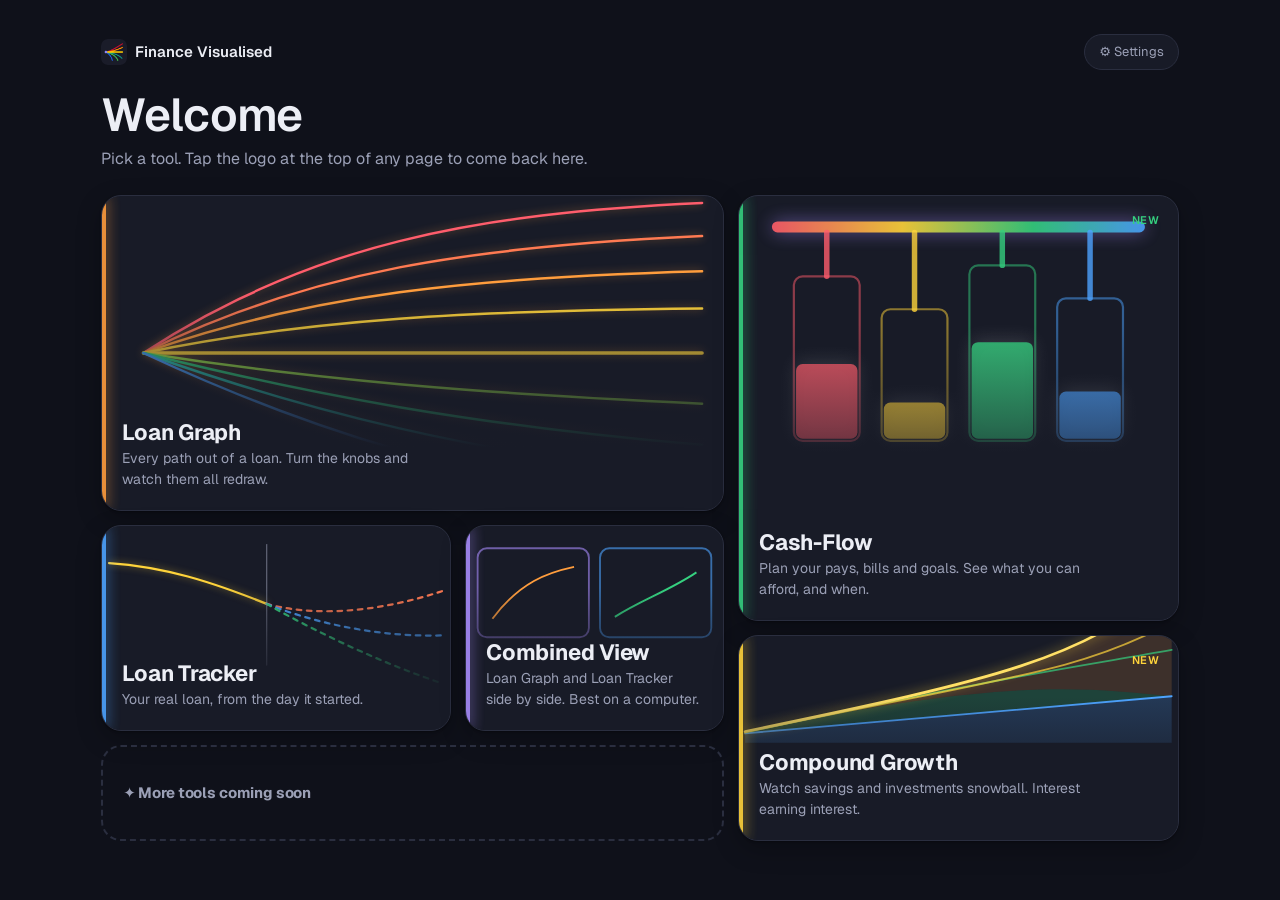
==== index.html @ e8bd7a7a "Add the Compound Growth tool: live snowball chart, account presets, maths self-checks; tile on home " ====
<!DOCTYPE html>
<html lang="en">
<head>
<meta charset="utf-8">
<meta name="viewport" content="width=device-width, initial-scale=1, viewport-fit=cover">
<meta name="theme-color" content="#0f111a" id="themeColor">
<meta name="apple-mobile-web-app-capable" content="yes">
<meta name="mobile-web-app-capable" content="yes">
<meta name="apple-mobile-web-app-status-bar-style" content="default">
<meta name="apple-mobile-web-app-title" content="Finance Vis">
<meta name="format-detection" content="telephone=no">
<link rel="manifest" href="manifest.webmanifest">
<link rel="icon" type="image/png" sizes="192x192" href="icons/icon-192.png">
<link rel="apple-touch-icon" href="icons/apple-touch-icon.png">
<script>
/* colour theme: Auto (follows the phone), Light or Dark. Shared by both pages, remembered in this browser. Runs before the page paints. */
(function(){var K='loanTheme',r=document.documentElement,v='dark';
 if(/[?&]embed=1/.test(location.search)){window.loanEmbed=true;r.classList.add('embed');r.dataset.device='desktop';addEventListener('message',function(e){if(e.source!==window.parent||e.origin!==location.origin)return;var d=e.data||{};if(d.loanTheme)window.loanTheme.set(d.loanTheme);if(d.loanSettings)window.loanTheme.refresh();if(d.loan==='reloadAll')location.reload();if(d.loan==='reload')location.reload();if(d.loan==='sendLoan'){var b=document.getElementById('toTracker');if(b)b.click()}})};if(window.loanEmbed)document.addEventListener('DOMContentLoaded',function(){var b=document.getElementById('toTracker');if(b)b.textContent='Send this loan to the Tracker →'})
 var KS='loanSettings.v1',sc='indigo';
 function cfg(){try{return JSON.parse(localStorage.getItem(KS))||{}}catch(e){return {}}}
 var REG={AU:['en-AU','$'],NZ:['en-NZ','$'],UK:['en-GB','£'],US:['en-US','$'],CA:['en-CA','$']},c0=cfg(),cc=REG[c0.country]?c0.country:'AU';
 window.loanRegion={country:cc,locale:REG[cc][0],sym:REG[cc][1],mdy:cc==='US'};
 function bar(){var m=document.getElementById('themeColor');if(m)m.content=getComputedStyle(r).getPropertyValue('--bg').trim()||'#f4f3f0'}
 function apply(){try{v=localStorage.getItem(K)||v}catch(e){}if(v==='light'||v==='dark')r.dataset.theme=v;else delete r.dataset.theme;sc=cfg().scheme||sc;if(sc!=='indigo')r.dataset.scheme=sc;else delete r.dataset.scheme;bar()}
 function fire(){window.dispatchEvent(new Event('themechange'))}
 apply();
 window.loanTheme={get:function(){return r.dataset.theme||'auto'},set:function(t){v=t;try{localStorage.setItem(K,t)}catch(e){};apply();fire()},setScheme:function(s){sc=s;var o=cfg();o.scheme=s;try{localStorage.setItem(KS,JSON.stringify(o))}catch(e){};apply();fire()},refresh:function(){apply();fire()},bar:bar};
 addEventListener('storage',function(e){if(e.key===K||e.key===KS)window.loanTheme.refresh()});
 document.addEventListener('DOMContentLoaded',bar);
 try{matchMedia('(prefers-color-scheme: dark)').addEventListener('change',function(){bar();fire()})}catch(e){}
})();
</script>
<title>Finance Visualised</title>
<link rel="preconnect" href="https://fonts.googleapis.com">
<link href="https://fonts.googleapis.com/css2?family=Geist:wght@400;500;600&display=swap" rel="stylesheet">
<style>
/* HOME: a bento grid of tool tiles. Each tile opens one tool, nothing else.
   To add a tool: copy one <a class="tile ..."> block in the grid below, give it a colour (--c) and a size class:
   s-hero (big), s-tall, s-wide, s-sq. The grid packs tiles of mixed sizes tightly ("dense"), so a new
   tile finds its own gap. Keep the "More tools coming soon" tile last. */
:root{color-scheme:light;--bg:#f4f3f0;--panel:#ffffff;--ink:#1a1c29;--mute:#5d6074;--line:#e3e1db;--acc:#4f46e5;--acc-ink:#ffffff;--soft:#efeefd;--shadow:0 1px 2px rgba(26,28,41,.06),0 6px 20px rgba(26,28,41,.06);--fade:var(--panel)}
@media (prefers-color-scheme:dark){:root:not([data-theme=light]){color-scheme:dark;--bg:#0f111a;--panel:#181b27;--ink:#eceef5;--mute:#9ba0b6;--line:#2a2e3f;--acc:#8f88ff;--acc-ink:#0f111a;--soft:#22224a;--shadow:0 1px 2px rgba(0,0,0,.3),0 8px 24px rgba(0,0,0,.25)}}
:root[data-theme=dark]{color-scheme:dark;--bg:#0f111a;--panel:#181b27;--ink:#eceef5;--mute:#9ba0b6;--line:#2a2e3f;--acc:#8f88ff;--acc-ink:#0f111a;--soft:#22224a;--shadow:0 1px 2px rgba(0,0,0,.3),0 8px 24px rgba(0,0,0,.25)}
*{box-sizing:border-box;min-width:0}
body{margin:0;background:var(--bg);color:var(--ink);font:16px/1.5 Geist,system-ui,sans-serif;overflow-x:clip}
.wrap{max-width:1180px;margin:0 auto;padding:max(clamp(16px,3vw,32px),env(safe-area-inset-top)) max(4vw,16px) calc(48px + env(safe-area-inset-bottom))}
.top{display:flex;align-items:center;justify-content:space-between;gap:12px;flex-wrap:wrap}
.brand{display:inline-flex;align-items:center;gap:8px;min-height:40px;color:var(--ink);font-weight:600;font-size:15px}
.brand img{width:26px;height:26px;border-radius:7px}
#setSw{display:inline-flex;align-items:center;min-height:36px;padding:0 14px;border:1px solid var(--line);background:var(--panel);color:var(--mute);border-radius:99px;font:inherit;font-size:13px;cursor:pointer}
#setSw:hover{color:var(--ink);border-color:var(--acc)}
h1{font-size:clamp(30px,4.5vw,46px);line-height:1.1;margin:18px 0 6px;font-weight:600;letter-spacing:-.02em}
.sub{color:var(--mute);margin:0 0 24px;max-width:62ch}
button:focus-visible,a:focus-visible{outline:2px solid var(--acc);outline-offset:3px}

/* the grid: 12 columns, short rows, tiles span different amounts so the edges never line up evenly */
.tiles{display:grid;grid-template-columns:repeat(12,minmax(0,1fr));grid-auto-rows:96px;grid-auto-flow:dense;gap:14px}
.tile{--c:var(--acc);position:relative;overflow:hidden;display:flex;flex-direction:column;justify-content:flex-end;gap:2px;padding:20px;border-radius:20px;background:var(--panel);border:1px solid var(--line);box-shadow:var(--shadow);color:var(--ink);text-decoration:none;transition:transform .18s ease,border-color .18s ease,box-shadow .18s ease}
.tile::before{content:"";position:absolute;left:0;top:0;bottom:0;width:4px;background:var(--c);box-shadow:0 0 14px var(--c);opacity:.9;z-index:2}
.tile::after{content:"";position:absolute;inset:0;background:linear-gradient(to top,var(--fade) 20%,transparent 70%);pointer-events:none}
.tile>*{position:relative;z-index:1}
.tile .art{position:absolute;inset:0;width:100%;height:100%;z-index:0;pointer-events:none}
a.tile:hover,a.tile:focus-visible{transform:translateY(-3px);border-color:var(--c);box-shadow:0 0 0 1px var(--c),0 14px 44px color-mix(in srgb,var(--c) 38%,transparent)}
a.tile:active{transform:translateY(-1px) scale(.99)}
.tile b{font-size:22px;line-height:1.2;letter-spacing:-.01em;z-index:2}
.tile .d{color:var(--mute);font-size:14px;max-width:36ch;z-index:2}
.tile em{position:absolute;top:16px;right:18px;z-index:2;font-style:normal;font-size:11px;font-weight:600;color:var(--c);text-transform:uppercase;letter-spacing:.06em}
.s-hero{grid-column:span 7;grid-row:span 3}
.s-tall{grid-column:span 5;grid-row:span 4}
.s-wide{grid-column:span 4;grid-row:span 2}
.s-sq{grid-column:span 3;grid-row:span 2}
.s-cg{grid-column:span 5;grid-row:span 2}
.soon{grid-column:span 7;grid-row:span 1;box-shadow:none;background:transparent;border:2px dashed var(--line);justify-content:center;color:var(--mute)}
.soon::before,.soon::after{display:none}
.soon b{font-size:15px;color:var(--mute)}
@media(max-width:760px){
 .tiles{grid-template-columns:repeat(2,minmax(0,1fr));grid-auto-rows:84px;gap:12px}
 .tile{padding:16px;border-radius:18px}
 .tile b{font-size:19px}.tile .d{font-size:13px}
 .s-hero{grid-column:span 2;grid-row:span 3}
 .s-tall{grid-column:span 1;grid-row:span 4}
 .s-wide,.s-sq{grid-column:span 1;grid-row:span 2}
 .s-cg{grid-column:span 2;grid-row:span 2}
 .soon{grid-column:span 2;grid-row:span 1}
 .s-sq::after,.s-wide::after,.s-tall::after{background:linear-gradient(to top,var(--fade) 42%,transparent 80%)}
}
@media (prefers-reduced-motion:reduce){.tile{transition:none}a.tile:hover,a.tile:focus-visible,a.tile:active{transform:none}}
</style>
<link rel="stylesheet" href="settings.css">
<script src="settings.js" defer></script>
</head>
<body>
<div class="wrap">
  <div class="top">
    <span class="brand"><img src="icons/icon-192.png" alt="" width="26" height="26"><span>Finance Visualised</span></span>
    <button id="setSw" type="button" title="Colours, layout and country" onclick="window.loanSettings&&loanSettings.open()">⚙ Settings</button>
  </div>
  <h1>Welcome</h1>
  <p class="sub">Pick a tool. Tap the logo at the top of any page to come back here.</p>

  <nav class="tiles" aria-label="Tools">
    <a class="tile s-hero" href="graph.html" style="--c:#ff9d3d">
      <svg class="art" viewBox="0 0 600 330" preserveAspectRatio="xMidYMid slice" aria-hidden="true" fill="none" stroke-width="2.4" stroke-linecap="round">
        <g style="filter:drop-shadow(0 0 4px rgba(255,157,61,.45))">
          <path d="M40 165 C200 60 360 30 580 20" stroke="#ff5d6c"/><path d="M40 165 C200 85 360 62 580 52" stroke="#ff7a52"/><path d="M40 165 C200 108 360 92 580 86" stroke="#ff9d3d"/>
          <path d="M40 165 C200 132 360 124 580 122" stroke="#ffd43b"/><path d="M40 165 C200 165 360 165 580 165" stroke="#ffd43b" stroke-width="3.4"/>
          <path d="M40 165 C200 190 360 204 580 214" stroke="#9be04a"/><path d="M40 165 C200 205 360 235 580 254" stroke="#35d07f"/><path d="M40 165 C200 222 360 262 580 286" stroke="#2fc9b6"/>
          <path d="M40 165 C200 240 360 290 580 318" stroke="#4da3ff"/>
        </g>
      </svg>
      <b>Loan Graph</b><span class="d">Every path out of a loan. Turn the knobs and watch them all redraw.</span>
    </a>
    <a class="tile s-tall" href="cashflow.html" style="--c:#35d07f">
      <svg class="art" viewBox="0 0 400 420" preserveAspectRatio="xMidYMid slice" aria-hidden="true" fill="none">
        <defs><linearGradient id="hp" x1="0" x2="1"><stop offset="0" stop-color="#ff5d6c"/><stop offset=".35" stop-color="#ffd43b"/><stop offset=".7" stop-color="#35d07f"/><stop offset="1" stop-color="#4da3ff"/></linearGradient></defs>
        <rect x="30" y="40" width="340" height="10" rx="5" fill="url(#hp)" opacity=".9" style="filter:drop-shadow(0 0 8px rgba(167,139,250,.6))"/>
        <g stroke-width="5" stroke-linecap="round" opacity=".8"><path d="M80 50V90" stroke="#ff5d6c"/><path d="M160 50V120" stroke="#ffd43b"/><path d="M240 50V80" stroke="#35d07f"/><path d="M320 50V110" stroke="#4da3ff"/></g>
        <g stroke-width="2"><rect x="50" y="90" width="60" height="150" rx="8" stroke="#ff5d6c" opacity=".5"/><rect x="130" y="120" width="60" height="120" rx="8" stroke="#ffd43b" opacity=".5"/><rect x="210" y="80" width="60" height="160" rx="8" stroke="#35d07f" opacity=".5"/><rect x="290" y="110" width="60" height="130" rx="8" stroke="#4da3ff" opacity=".5"/></g>
        <g style="filter:drop-shadow(0 -2px 8px rgba(255,255,255,.18))"><rect x="52" y="170" width="56" height="68" rx="6" fill="#ff5d6c" opacity=".85"/><rect x="132" y="205" width="56" height="33" rx="6" fill="#ffd43b" opacity=".85"/><rect x="212" y="150" width="56" height="88" rx="6" fill="#35d07f" opacity=".85"/><rect x="292" y="195" width="56" height="43" rx="6" fill="#4da3ff" opacity=".85"/></g>
      </svg>
      <em>New</em><b>Cash-Flow</b><span class="d">Plan your pays, bills and goals. See what you can afford, and when.</span>
    </a>
    <a class="tile s-wide" href="tracker.html" style="--c:#4da3ff">
      <svg class="art" viewBox="0 0 400 220" preserveAspectRatio="xMidYMid slice" aria-hidden="true" fill="none" stroke-width="2.4" stroke-linecap="round">
        <path d="M20 40 C80 44 130 60 190 84" stroke="#ffd43b" style="filter:drop-shadow(0 0 4px rgba(255,212,59,.5))"/>
        <g stroke-dasharray="5 6"><path d="M190 84 C250 100 320 90 380 70" stroke="#ff7a52"/><path d="M190 84 C250 108 320 120 380 118" stroke="#4da3ff"/><path d="M190 84 C250 118 320 150 380 170" stroke="#35d07f"/></g>
        <path d="M190 20V150" stroke="#a2a7bd" stroke-width="1.4" opacity=".5"/>
      </svg>
      <b>Loan Tracker</b><span class="d">Your real loan, from the day it started.</span>
    </a>
    <a class="tile s-sq" href="desktop.html" style="--c:#a78bfa">
      <svg class="art" viewBox="0 0 300 220" preserveAspectRatio="xMidYMid slice" aria-hidden="true" fill="none" stroke-width="2">
        <rect x="24" y="24" width="120" height="96" rx="10" stroke="#a78bfa" opacity=".6"/><rect x="156" y="24" width="120" height="96" rx="10" stroke="#4da3ff" opacity=".6"/>
        <path d="M40 100 C70 60 100 50 128 44" stroke="#ff9d3d"/><path d="M172 98 C200 80 230 70 260 50" stroke="#35d07f"/>
      </svg>
      <b>Combined View</b><span class="d">Loan Graph and Loan Tracker side by side. Best on a computer.</span>
    </a>
    <a class="tile s-cg" href="compound.html" style="--c:#ffd43b">
      <svg class="art" viewBox="0 0 500 220" preserveAspectRatio="xMidYMid slice" aria-hidden="true" fill="none"><g transform="translate(0,-85)">
        <path d="M20 200 L480 200 L480 150 L20 190Z" fill="#4da3ff" opacity=".22"/>
        <path d="M20 190 L480 150 C380 140 300 130 20 188Z" fill="#35d07f" opacity=".22"/>
        <path d="M20 188 C300 130 380 110 480 30 L480 150 C380 140 300 130 20 188Z" fill="#ff9d3d" opacity=".16"/>
        <g stroke-width="2" stroke-linecap="round"><path d="M20 190 L480 150" stroke="#4da3ff"/><path d="M20 189 C300 128 380 118 480 100" stroke="#35d07f" opacity=".7"/><path d="M20 189 C300 129 380 125 480 70" stroke="#ffd43b" opacity=".7"/></g>
        <path d="M20 188 C300 130 380 110 480 30" stroke="#ffe066" stroke-width="3" stroke-linecap="round" style="filter:drop-shadow(0 0 6px rgba(255,212,59,.7))"/></g>
      </svg>
      <em>New</em><b>Compound Growth</b><span class="d">Watch savings and investments snowball. Interest earning interest.</span>
    </a>
    <div class="tile soon"><b>✦ More tools coming soon</b></div>
  </nav>
</div>
<script>
/* layout: chosen in Settings, otherwise detected from the screen */
(function(){var r=document.documentElement,d=null;try{d=localStorage.getItem('loanDevice')}catch(e){}r.dataset.device=d||((matchMedia('(pointer:coarse)').matches&&Math.min(screen.width,screen.height)<760)?'phone':'desktop')})();
if('serviceWorker' in navigator&&location.protocol==='https:')window.addEventListener('load',()=>navigator.serviceWorker.register('sw.js').catch(()=>{}));
</script>
</body>
</html>
---- settings.css ----
/* Settings panel and colour schemes, shared by index.html, tracker.html and desktop.html.
   A scheme only changes the accent (buttons, highlights, selected options).
   The loan curves keep their own colours so the graph always reads the same. */

/* ---- colour schemes (Indigo is the default, defined in each page) ---- */
:root[data-scheme=ocean]{--acc:#0e7490;--acc-ink:#ffffff;--soft:#e3f3f6}
:root[data-scheme=forest]{--acc:#2f7d4f;--acc-ink:#ffffff;--soft:#e5f2e9}
:root[data-scheme=sunset]{--acc:#c2410c;--acc-ink:#ffffff;--soft:#fdeee6}
:root[data-scheme=graphite]{--acc:#1a1c29;--acc-ink:#ffffff;--soft:#ecebe8}
@media (prefers-color-scheme:dark){
  :root[data-scheme=ocean]:not([data-theme=light]){--acc:#4fc3dc;--acc-ink:#0f111a;--soft:#12303a}
  :root[data-scheme=forest]:not([data-theme=light]){--acc:#5fcf8e;--acc-ink:#0f111a;--soft:#15301f}
  :root[data-scheme=sunset]:not([data-theme=light]){--acc:#ff9466;--acc-ink:#0f111a;--soft:#3a2016}
  :root[data-scheme=graphite]:not([data-theme=light]){--acc:#eceef5;--acc-ink:#0f111a;--soft:#262a3a}
}
:root[data-scheme=ocean][data-theme=dark]{--acc:#4fc3dc;--acc-ink:#0f111a;--soft:#12303a}
:root[data-scheme=forest][data-theme=dark]{--acc:#5fcf8e;--acc-ink:#0f111a;--soft:#15301f}
:root[data-scheme=sunset][data-theme=dark]{--acc:#ff9466;--acc-ink:#0f111a;--soft:#3a2016}
:root[data-scheme=graphite][data-theme=dark]{--acc:#eceef5;--acc-ink:#0f111a;--soft:#262a3a}

/* ---- the panel ---- */
.set-ov{position:fixed;inset:0;z-index:100;background:rgba(10,12,20,.45);display:grid;place-items:center;padding:20px;animation:setFade .15s ease-out}
.set-ov[hidden]{display:none}
.set{width:min(460px,100%);max-height:min(720px,calc(100vh - 40px));overflow:auto;background:var(--panel);color:var(--ink);border-radius:18px;box-shadow:0 20px 60px rgba(0,0,0,.35);font:15px/1.5 Geist,system-ui,sans-serif;overscroll-behavior:contain}
.set>header{position:sticky;top:0;z-index:1;display:flex;align-items:center;justify-content:space-between;padding:16px 18px 12px;background:var(--panel);border-bottom:1px solid var(--line)}
.set>header h2{margin:0;font-size:20px;font-weight:600;letter-spacing:-.01em;color:var(--ink)}
.set-x{width:40px;height:40px;border:0;border-radius:50%;background:var(--bg);color:var(--ink);font:inherit;font-size:16px;cursor:pointer}
.set-x:hover{background:var(--soft)}
.set section{padding:14px 18px;border-bottom:1px solid var(--line);display:grid;gap:8px}
.set section[hidden]{display:none}
.set h3{margin:0 0 2px;font-size:12px;font-weight:600;letter-spacing:.06em;text-transform:uppercase;color:var(--mute)}
.set-lab{font-size:13px;font-weight:500;color:var(--mute);margin-top:4px}
.set-hint{margin:0;font-size:13px;color:var(--mute)}
.set-seg{display:flex;background:var(--bg);border-radius:10px;padding:3px;gap:3px}
.set-seg button{flex:1;min-height:42px;border:0;border-radius:8px;background:none;color:var(--ink);font:inherit;font-size:14px;cursor:pointer}
.set-seg button.on{background:var(--acc);color:var(--acc-ink);font-weight:600}
.set-sw{display:grid;grid-template-columns:repeat(3,minmax(0,1fr));gap:8px}
.set-sw button{display:grid;justify-items:center;gap:6px;padding:10px 4px 8px;border:2px solid var(--line);border-radius:12px;background:var(--panel);color:var(--ink);font:inherit;font-size:12.5px;cursor:pointer}
.set-sw button i{width:30px;height:30px;border-radius:50%;box-shadow:inset 0 0 0 1px rgba(0,0,0,.12)}
.set-sw button.on{border-color:var(--acc);background:var(--soft);font-weight:600}
.set-link{display:inline-flex;align-items:center;min-height:42px;color:var(--acc);font-weight:500;text-decoration:none}
.set-link:hover{text-decoration:underline}
.set-reset{min-height:42px;padding:0 14px;border:1px solid var(--line);border-radius:10px;background:none;color:var(--ink);font:inherit;font-size:14px;cursor:pointer;justify-self:start}
.set-reset:hover{border-color:var(--bad,#d1342f);color:var(--bad,#d1342f)}
.set footer{padding:12px 18px 16px}
.set button:focus-visible,.set a:focus-visible{outline:2px solid var(--acc);outline-offset:2px}
@keyframes setFade{from{opacity:0}}
/* phone: a sheet that slides up from the bottom */
html[data-device=phone] .set-ov{place-items:end stretch;padding:0}
html[data-device=phone] .set{width:100%;max-height:88vh;border-radius:20px 20px 0 0;padding-bottom:env(safe-area-inset-bottom);animation:setUp .2s ease-out}
html[data-device=phone] .set-sw{grid-template-columns:repeat(3,minmax(0,1fr))}
@keyframes setUp{from{transform:translateY(40px);opacity:.4}}
@media (prefers-reduced-motion:reduce){.set-ov,.set{animation:none!important}}
/* the Settings button in the top corner */
#topSw #setSw,#setSw.pill{font-weight:500}

/* data section */
.set-row{display:flex;flex-wrap:wrap;gap:8px}
.set-btn{flex:1 1 auto;min-height:44px;padding:0 14px;border:1px solid var(--line);border-radius:10px;background:var(--panel);color:var(--ink);font:inherit;font-size:14px;font-weight:500;cursor:pointer}
.set-btn:hover{border-color:var(--acc)}
.set-btn.pri{background:var(--acc);border-color:var(--acc);color:var(--acc-ink);font-weight:600}
.set-stat{margin:0;font-size:13.5px;color:var(--ink);padding:9px 12px;background:var(--bg);border-radius:10px}
.set-stat.warn{background:color-mix(in srgb,#f59e0b 16%,var(--panel));}
.set-stat.flash{background:var(--soft)}
.set-confirm{display:grid;gap:8px;padding:12px;border:2px solid var(--acc);border-radius:12px;background:var(--soft);font-size:14px}
.set-confirm span{color:var(--mute);font-size:13px}
.set-reset.armed{border-color:var(--bad,#d1342f);background:var(--bad,#d1342f);color:#fff}
#setSw.due{position:relative}
#setSw.due::after{content:"";position:absolute;top:3px;right:3px;width:9px;height:9px;border-radius:50%;background:#f59e0b;box-shadow:0 0 0 2px var(--panel)}
.set [hidden]{display:none!important}
html[data-device=phone] .set-cty button{flex:1 1 45%!important}

/* "How to save your progress" explainer */
.how section{position:relative;padding-left:58px}
.how section:first-of-type,.how section:last-of-type{padding-left:18px}
.how .how-n{position:absolute;left:18px;top:14px;width:28px;height:28px;border-radius:50%;background:var(--acc);color:var(--acc-ink);display:grid;place-items:center;font-weight:600;font-size:14px}
.how h4{margin:3px 0 0;font-size:16px;font-weight:600;color:var(--ink)}
.how h4 em{font-style:normal;font-size:11px;font-weight:600;text-transform:uppercase;letter-spacing:.06em;color:var(--acc);margin-left:6px;vertical-align:2px}
.how p{margin:0;font-size:14.5px;line-height:1.5}
.how ul{margin:0;padding-left:18px;font-size:14.5px;display:grid;gap:4px}
/* the section on the Tracker page */
.saveCard{display:flex;flex-wrap:wrap;align-items:center;gap:12px 18px;margin:0 0 18px;padding:16px 18px;background:var(--panel);border-radius:14px;box-shadow:var(--shadow);border-left:4px solid var(--acc)}
.saveCard .txt{flex:1 1 300px}
.saveCard h2{margin:0 0 2px;font-size:17px;font-weight:600;color:var(--ink);text-transform:none;letter-spacing:-.01em}
.saveCard p{margin:0;font-size:14px;color:var(--mute)}
.saveCard .acts{display:flex;flex-wrap:wrap;gap:8px}
.saveCard button{min-height:44px;padding:0 16px;border-radius:10px;font:inherit;font-size:15px;font-weight:600;cursor:pointer;border:1px solid var(--acc)}
.saveCard .b1{background:var(--acc);color:var(--acc-ink)}
.saveCard .b2{background:var(--panel);color:var(--acc)}
html[data-device=phone] .saveCard{margin:0 0 12px;padding:14px}
html[data-device=phone] .saveCard{display:grid}html[data-device=phone] .saveCard .acts{display:grid;grid-template-columns:1fr 1fr}html[data-device=phone] .saveCard button{padding:0 8px}

/* look picker on the Welcome screen */
.wl{margin:18px auto 0;max-width:620px;padding:14px;border-radius:16px;background:var(--panel);border:1px solid var(--line);text-align:left;display:grid;gap:10px}
.wl-t{font-size:14px;font-weight:600;color:var(--ink)}.wl-t span{font-weight:400;color:var(--mute);font-size:13px}
.wl-row{display:flex;flex-wrap:wrap;gap:10px 14px;align-items:center}
.wl-mode{flex:1 1 260px}
.wl-mode button{min-height:40px}
.wl-sw{display:flex;gap:8px;flex:none}
#welcome .wl-sw button{position:static;display:grid;place-items:center;width:40px;height:40px;padding:0;border-radius:50%;border:2px solid transparent;background:none;cursor:pointer}
#welcome .wl-sw button i{width:28px;height:28px;border-radius:50%;box-shadow:inset 0 0 0 1px rgba(0,0,0,.15)}
#welcome .wl-sw button.on{border-color:var(--ink)}
#welcome .wl-mode button{position:static;display:block;padding:0;border:0;border-radius:8px;text-align:center;background:none;color:var(--ink);font-size:14px}
#welcome .wl-mode button.on{background:var(--acc);color:var(--acc-ink);font-weight:600}
@media(max-width:520px){.wl-sw{flex:1 1 100%;justify-content:space-between}}

/* v0.7: the save reminder is one line */
.saveCard.slim{display:flex;flex-wrap:wrap;align-items:center;gap:6px 14px;padding:10px 16px;margin:0 0 18px;border-left-width:4px}
.saveCard.slim p{margin:0;font-size:14px;color:var(--ink);flex:1 1 260px}
.saveCard.slim .acts{display:flex;gap:6px}
.saveCard.slim button{min-height:36px;padding:0 12px;font-size:14px}
.saveCard.slim .b2{border:0;background:none;color:var(--acc);text-decoration:underline;padding:0 4px}
html[data-device=phone] .saveCard.slim{display:flex;padding:10px 12px}html[data-device=phone] .saveCard.slim .acts{display:flex}

/* Layout dropdown (phone or computer) */
.set-sel{display:block;width:100%;min-height:44px;margin:6px 0 2px;padding:0 12px;border:1px solid var(--line);border-radius:10px;background:var(--panel);color:var(--ink);font:inherit;font-size:15px;cursor:pointer}
.set-sel:focus-visible{outline:2px solid var(--acc);outline-offset:2px}
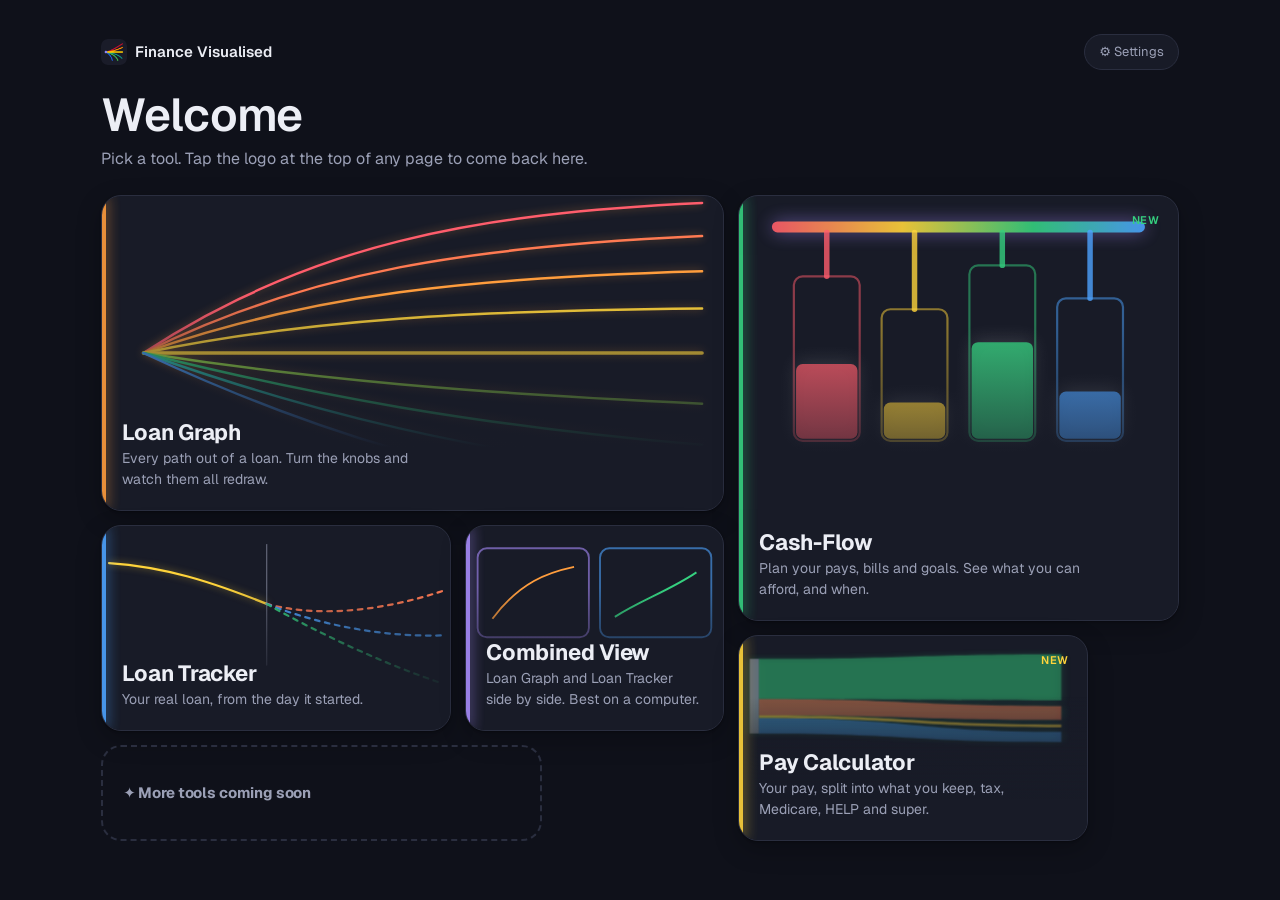
==== commit 3bf63bc0: "Add the Pay Calculator: Australian take-home pay with a live splitting picture Gross pay (hourly to " ====
--- a/index.html
+++ b/index.html
@@ -69,8 +69,7 @@
 .s-tall{grid-column:span 5;grid-row:span 4}
 .s-wide{grid-column:span 4;grid-row:span 2}
 .s-sq{grid-column:span 3;grid-row:span 2}
-.s-cg{grid-column:span 5;grid-row:span 2}
-.soon{grid-column:span 7;grid-row:span 1;box-shadow:none;background:transparent;border:2px dashed var(--line);justify-content:center;color:var(--mute)}
+.soon{grid-column:span 5;grid-row:span 1;box-shadow:none;background:transparent;border:2px dashed var(--line);justify-content:center;color:var(--mute)}
 .soon::before,.soon::after{display:none}
 .soon b{font-size:15px;color:var(--mute)}
 @media(max-width:760px){
@@ -80,7 +79,6 @@
  .s-hero{grid-column:span 2;grid-row:span 3}
  .s-tall{grid-column:span 1;grid-row:span 4}
  .s-wide,.s-sq{grid-column:span 1;grid-row:span 2}
- .s-cg{grid-column:span 2;grid-row:span 2}
  .soon{grid-column:span 2;grid-row:span 1}
  .s-sq::after,.s-wide::after,.s-tall::after{background:linear-gradient(to top,var(--fade) 42%,transparent 80%)}
 }
@@ -135,15 +133,13 @@
       </svg>
       <b>Combined View</b><span class="d">Loan Graph and Loan Tracker side by side. Best on a computer.</span>
     </a>
-    <a class="tile s-cg" href="compound.html" style="--c:#ffd43b">
-      <svg class="art" viewBox="0 0 500 220" preserveAspectRatio="xMidYMid slice" aria-hidden="true" fill="none"><g transform="translate(0,-85)">
-        <path d="M20 200 L480 200 L480 150 L20 190Z" fill="#4da3ff" opacity=".22"/>
-        <path d="M20 190 L480 150 C380 140 300 130 20 188Z" fill="#35d07f" opacity=".22"/>
-        <path d="M20 188 C300 130 380 110 480 30 L480 150 C380 140 300 130 20 188Z" fill="#ff9d3d" opacity=".16"/>
-        <g stroke-width="2" stroke-linecap="round"><path d="M20 190 L480 150" stroke="#4da3ff"/><path d="M20 189 C300 128 380 118 480 100" stroke="#35d07f" opacity=".7"/><path d="M20 189 C300 129 380 125 480 70" stroke="#ffd43b" opacity=".7"/></g>
-        <path d="M20 188 C300 130 380 110 480 30" stroke="#ffe066" stroke-width="3" stroke-linecap="round" style="filter:drop-shadow(0 0 6px rgba(255,212,59,.7))"/></g>
+    <a class="tile s-wide" href="pay.html" style="--c:#ffd43b">
+      <svg class="art" viewBox="0 0 400 220" preserveAspectRatio="xMidYMid slice" aria-hidden="true">
+        <g transform="translate(0 6) scale(1 .62)" opacity=".75" style="filter:drop-shadow(0 0 6px rgba(53,208,127,.45))"><path d="M24 30h10v130H24z" fill="#a2a7bd" opacity=".7"/>
+        <path d="M34 30C200 30 200 22 360 22v80C200 102 200 100 34 100z" fill="#35d07f" opacity=".55"/><path d="M34 100C200 100 200 112 360 112v24C200 136 200 128 34 128z" fill="#ff7a52" opacity=".6"/>
+        <path d="M34 128C200 128 200 144 360 144v5C200 149 200 133 34 133z" fill="#ffd43b" opacity=".7"/><path d="M34 133C200 133 200 157 360 157v18C200 175 200 160 34 160z" fill="#4da3ff" opacity=".55"/></g>
       </svg>
-      <em>New</em><b>Compound Growth</b><span class="d">Watch savings and investments snowball. Interest earning interest.</span>
+      <em>New</em><b>Pay Calculator</b><span class="d">Your pay, split into what you keep, tax, Medicare, HELP and super.</span>
     </a>
     <div class="tile soon"><b>✦ More tools coming soon</b></div>
   </nav>
--- a/settings.css
+++ b/settings.css
@@ -7,16 +7,28 @@
 :root[data-scheme=forest]{--acc:#2f7d4f;--acc-ink:#ffffff;--soft:#e5f2e9}
 :root[data-scheme=sunset]{--acc:#c2410c;--acc-ink:#ffffff;--soft:#fdeee6}
 :root[data-scheme=graphite]{--acc:#1a1c29;--acc-ink:#ffffff;--soft:#ecebe8}
+:root[data-scheme=crimson]{--acc:#b91c1c;--acc-ink:#ffffff;--soft:#fde8e8}
+:root[data-scheme=amber]{--acc:#985a05;--acc-ink:#ffffff;--soft:#fbf1dc}
+:root[data-scheme=rose]{--acc:#be185d;--acc-ink:#ffffff;--soft:#fce7f1}
+:root[data-scheme=violet]{--acc:#7e22ce;--acc-ink:#ffffff;--soft:#f1e7fd}
 @media (prefers-color-scheme:dark){
   :root[data-scheme=ocean]:not([data-theme=light]){--acc:#4fc3dc;--acc-ink:#0f111a;--soft:#12303a}
   :root[data-scheme=forest]:not([data-theme=light]){--acc:#5fcf8e;--acc-ink:#0f111a;--soft:#15301f}
   :root[data-scheme=sunset]:not([data-theme=light]){--acc:#ff9466;--acc-ink:#0f111a;--soft:#3a2016}
   :root[data-scheme=graphite]:not([data-theme=light]){--acc:#eceef5;--acc-ink:#0f111a;--soft:#262a3a}
+  :root[data-scheme=crimson]:not([data-theme=light]){--acc:#ff7a7a;--acc-ink:#0f111a;--soft:#3a1719}
+  :root[data-scheme=amber]:not([data-theme=light]){--acc:#f5b83d;--acc-ink:#0f111a;--soft:#33280f}
+  :root[data-scheme=rose]:not([data-theme=light]){--acc:#ff80b5;--acc-ink:#0f111a;--soft:#3a1628}
+  :root[data-scheme=violet]:not([data-theme=light]){--acc:#c18cff;--acc-ink:#0f111a;--soft:#2a1a40}
 }
 :root[data-scheme=ocean][data-theme=dark]{--acc:#4fc3dc;--acc-ink:#0f111a;--soft:#12303a}
 :root[data-scheme=forest][data-theme=dark]{--acc:#5fcf8e;--acc-ink:#0f111a;--soft:#15301f}
 :root[data-scheme=sunset][data-theme=dark]{--acc:#ff9466;--acc-ink:#0f111a;--soft:#3a2016}
 :root[data-scheme=graphite][data-theme=dark]{--acc:#eceef5;--acc-ink:#0f111a;--soft:#262a3a}
+:root[data-scheme=crimson][data-theme=dark]{--acc:#ff7a7a;--acc-ink:#0f111a;--soft:#3a1719}
+:root[data-scheme=amber][data-theme=dark]{--acc:#f5b83d;--acc-ink:#0f111a;--soft:#33280f}
+:root[data-scheme=rose][data-theme=dark]{--acc:#ff80b5;--acc-ink:#0f111a;--soft:#3a1628}
+:root[data-scheme=violet][data-theme=dark]{--acc:#c18cff;--acc-ink:#0f111a;--soft:#2a1a40}
 
 /* ---- the panel ---- */
 .set-ov{position:fixed;inset:0;z-index:100;background:rgba(10,12,20,.45);display:grid;place-items:center;padding:20px;animation:setFade .15s ease-out}
@@ -111,7 +123,3 @@
 .saveCard.slim button{min-height:36px;padding:0 12px;font-size:14px}
 .saveCard.slim .b2{border:0;background:none;color:var(--acc);text-decoration:underline;padding:0 4px}
 html[data-device=phone] .saveCard.slim{display:flex;padding:10px 12px}html[data-device=phone] .saveCard.slim .acts{display:flex}
-
-/* Layout dropdown (phone or computer) */
-.set-sel{display:block;width:100%;min-height:44px;margin:6px 0 2px;padding:0 12px;border:1px solid var(--line);border-radius:10px;background:var(--panel);color:var(--ink);font:inherit;font-size:15px;cursor:pointer}
-.set-sel:focus-visible{outline:2px solid var(--acc);outline-offset:2px}
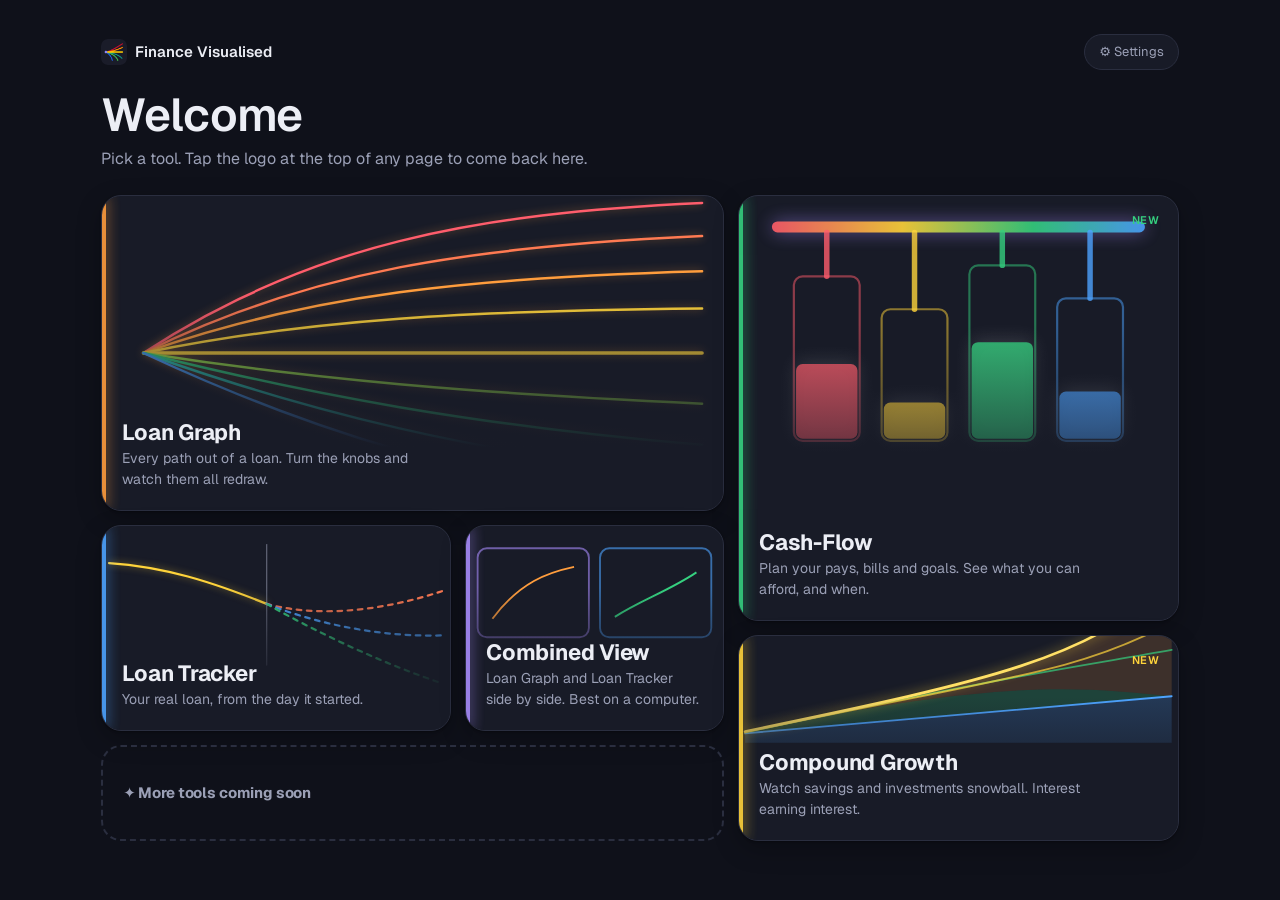
==== commit aefe0fc0: "Merge pull request #7 from WildCard6t/claude/project-thread-sfsgb3 Compound Growth tool: watch savin" ====
--- a/index.html
+++ b/index.html
@@ -69,7 +69,8 @@
 .s-tall{grid-column:span 5;grid-row:span 4}
 .s-wide{grid-column:span 4;grid-row:span 2}
 .s-sq{grid-column:span 3;grid-row:span 2}
-.soon{grid-column:span 5;grid-row:span 1;box-shadow:none;background:transparent;border:2px dashed var(--line);justify-content:center;color:var(--mute)}
+.s-cg{grid-column:span 5;grid-row:span 2}
+.soon{grid-column:span 7;grid-row:span 1;box-shadow:none;background:transparent;border:2px dashed var(--line);justify-content:center;color:var(--mute)}
 .soon::before,.soon::after{display:none}
 .soon b{font-size:15px;color:var(--mute)}
 @media(max-width:760px){
@@ -79,6 +80,7 @@
  .s-hero{grid-column:span 2;grid-row:span 3}
  .s-tall{grid-column:span 1;grid-row:span 4}
  .s-wide,.s-sq{grid-column:span 1;grid-row:span 2}
+ .s-cg{grid-column:span 2;grid-row:span 2}
  .soon{grid-column:span 2;grid-row:span 1}
  .s-sq::after,.s-wide::after,.s-tall::after{background:linear-gradient(to top,var(--fade) 42%,transparent 80%)}
 }
@@ -133,13 +135,15 @@
       </svg>
       <b>Combined View</b><span class="d">Loan Graph and Loan Tracker side by side. Best on a computer.</span>
     </a>
-    <a class="tile s-wide" href="pay.html" style="--c:#ffd43b">
-      <svg class="art" viewBox="0 0 400 220" preserveAspectRatio="xMidYMid slice" aria-hidden="true">
-        <g transform="translate(0 6) scale(1 .62)" opacity=".75" style="filter:drop-shadow(0 0 6px rgba(53,208,127,.45))"><path d="M24 30h10v130H24z" fill="#a2a7bd" opacity=".7"/>
-        <path d="M34 30C200 30 200 22 360 22v80C200 102 200 100 34 100z" fill="#35d07f" opacity=".55"/><path d="M34 100C200 100 200 112 360 112v24C200 136 200 128 34 128z" fill="#ff7a52" opacity=".6"/>
-        <path d="M34 128C200 128 200 144 360 144v5C200 149 200 133 34 133z" fill="#ffd43b" opacity=".7"/><path d="M34 133C200 133 200 157 360 157v18C200 175 200 160 34 160z" fill="#4da3ff" opacity=".55"/></g>
+    <a class="tile s-cg" href="compound.html" style="--c:#ffd43b">
+      <svg class="art" viewBox="0 0 500 220" preserveAspectRatio="xMidYMid slice" aria-hidden="true" fill="none"><g transform="translate(0,-85)">
+        <path d="M20 200 L480 200 L480 150 L20 190Z" fill="#4da3ff" opacity=".22"/>
+        <path d="M20 190 L480 150 C380 140 300 130 20 188Z" fill="#35d07f" opacity=".22"/>
+        <path d="M20 188 C300 130 380 110 480 30 L480 150 C380 140 300 130 20 188Z" fill="#ff9d3d" opacity=".16"/>
+        <g stroke-width="2" stroke-linecap="round"><path d="M20 190 L480 150" stroke="#4da3ff"/><path d="M20 189 C300 128 380 118 480 100" stroke="#35d07f" opacity=".7"/><path d="M20 189 C300 129 380 125 480 70" stroke="#ffd43b" opacity=".7"/></g>
+        <path d="M20 188 C300 130 380 110 480 30" stroke="#ffe066" stroke-width="3" stroke-linecap="round" style="filter:drop-shadow(0 0 6px rgba(255,212,59,.7))"/></g>
       </svg>
-      <em>New</em><b>Pay Calculator</b><span class="d">Your pay, split into what you keep, tax, Medicare, HELP and super.</span>
+      <em>New</em><b>Compound Growth</b><span class="d">Watch savings and investments snowball. Interest earning interest.</span>
     </a>
     <div class="tile soon"><b>✦ More tools coming soon</b></div>
   </nav>
--- a/settings.css
+++ b/settings.css
@@ -7,28 +7,16 @@
 :root[data-scheme=forest]{--acc:#2f7d4f;--acc-ink:#ffffff;--soft:#e5f2e9}
 :root[data-scheme=sunset]{--acc:#c2410c;--acc-ink:#ffffff;--soft:#fdeee6}
 :root[data-scheme=graphite]{--acc:#1a1c29;--acc-ink:#ffffff;--soft:#ecebe8}
-:root[data-scheme=crimson]{--acc:#b91c1c;--acc-ink:#ffffff;--soft:#fde8e8}
-:root[data-scheme=amber]{--acc:#985a05;--acc-ink:#ffffff;--soft:#fbf1dc}
-:root[data-scheme=rose]{--acc:#be185d;--acc-ink:#ffffff;--soft:#fce7f1}
-:root[data-scheme=violet]{--acc:#7e22ce;--acc-ink:#ffffff;--soft:#f1e7fd}
 @media (prefers-color-scheme:dark){
   :root[data-scheme=ocean]:not([data-theme=light]){--acc:#4fc3dc;--acc-ink:#0f111a;--soft:#12303a}
   :root[data-scheme=forest]:not([data-theme=light]){--acc:#5fcf8e;--acc-ink:#0f111a;--soft:#15301f}
   :root[data-scheme=sunset]:not([data-theme=light]){--acc:#ff9466;--acc-ink:#0f111a;--soft:#3a2016}
   :root[data-scheme=graphite]:not([data-theme=light]){--acc:#eceef5;--acc-ink:#0f111a;--soft:#262a3a}
-  :root[data-scheme=crimson]:not([data-theme=light]){--acc:#ff7a7a;--acc-ink:#0f111a;--soft:#3a1719}
-  :root[data-scheme=amber]:not([data-theme=light]){--acc:#f5b83d;--acc-ink:#0f111a;--soft:#33280f}
-  :root[data-scheme=rose]:not([data-theme=light]){--acc:#ff80b5;--acc-ink:#0f111a;--soft:#3a1628}
-  :root[data-scheme=violet]:not([data-theme=light]){--acc:#c18cff;--acc-ink:#0f111a;--soft:#2a1a40}
 }
 :root[data-scheme=ocean][data-theme=dark]{--acc:#4fc3dc;--acc-ink:#0f111a;--soft:#12303a}
 :root[data-scheme=forest][data-theme=dark]{--acc:#5fcf8e;--acc-ink:#0f111a;--soft:#15301f}
 :root[data-scheme=sunset][data-theme=dark]{--acc:#ff9466;--acc-ink:#0f111a;--soft:#3a2016}
 :root[data-scheme=graphite][data-theme=dark]{--acc:#eceef5;--acc-ink:#0f111a;--soft:#262a3a}
-:root[data-scheme=crimson][data-theme=dark]{--acc:#ff7a7a;--acc-ink:#0f111a;--soft:#3a1719}
-:root[data-scheme=amber][data-theme=dark]{--acc:#f5b83d;--acc-ink:#0f111a;--soft:#33280f}
-:root[data-scheme=rose][data-theme=dark]{--acc:#ff80b5;--acc-ink:#0f111a;--soft:#3a1628}
-:root[data-scheme=violet][data-theme=dark]{--acc:#c18cff;--acc-ink:#0f111a;--soft:#2a1a40}
 
 /* ---- the panel ---- */
 .set-ov{position:fixed;inset:0;z-index:100;background:rgba(10,12,20,.45);display:grid;place-items:center;padding:20px;animation:setFade .15s ease-out}
@@ -123,3 +111,7 @@
 .saveCard.slim button{min-height:36px;padding:0 12px;font-size:14px}
 .saveCard.slim .b2{border:0;background:none;color:var(--acc);text-decoration:underline;padding:0 4px}
 html[data-device=phone] .saveCard.slim{display:flex;padding:10px 12px}html[data-device=phone] .saveCard.slim .acts{display:flex}
+
+/* Layout dropdown (phone or computer) */
+.set-sel{display:block;width:100%;min-height:44px;margin:6px 0 2px;padding:0 12px;border:1px solid var(--line);border-radius:10px;background:var(--panel);color:var(--ink);font:inherit;font-size:15px;cursor:pointer}
+.set-sel:focus-visible{outline:2px solid var(--acc);outline-offset:2px}
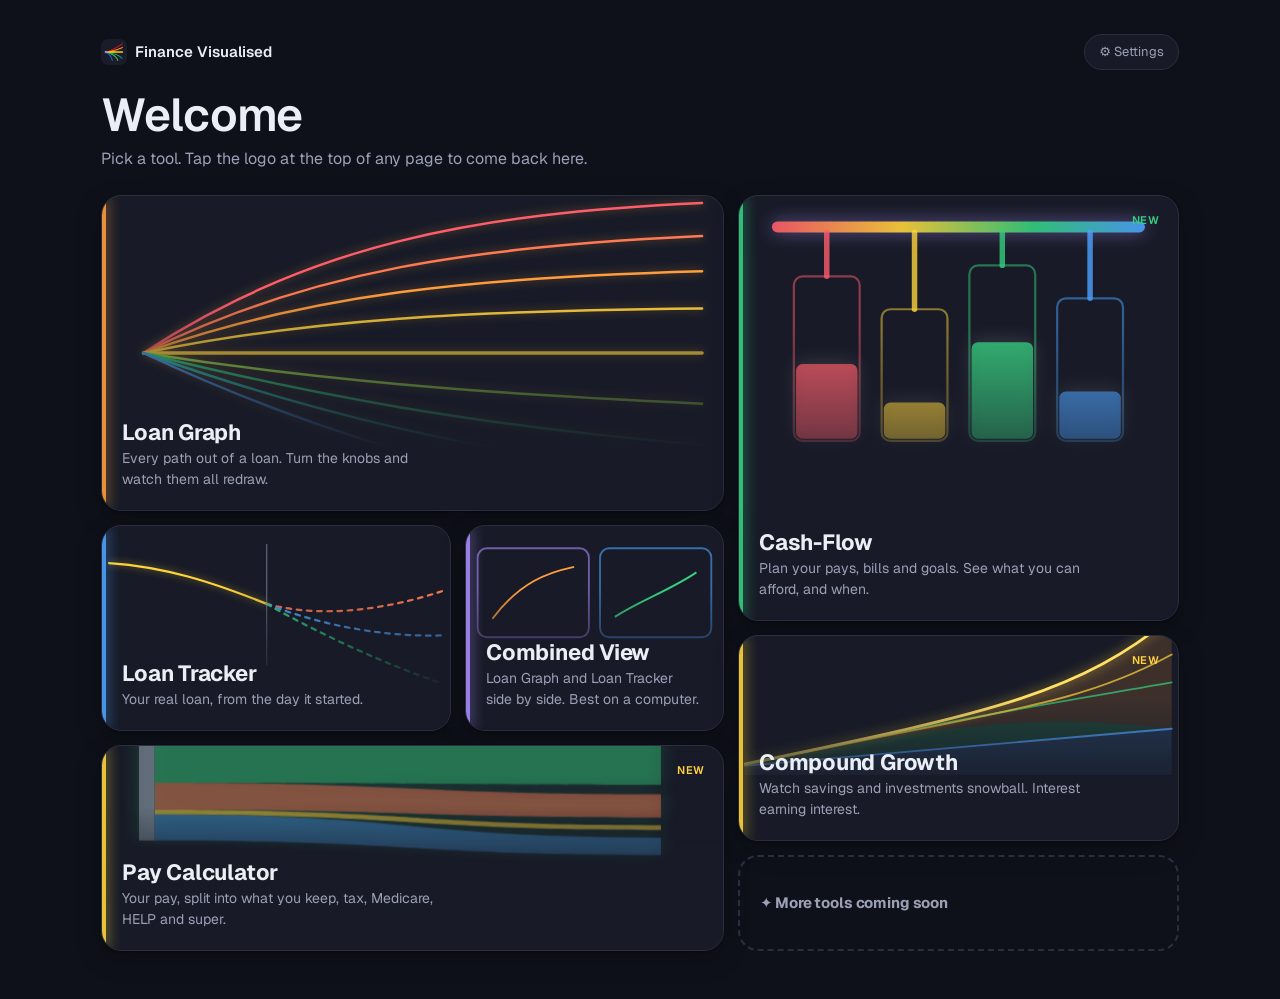
==== commit ba0c6d0c: "Merge live branch into Pay Calculator: keep both Compound Growth and Pay Calculator tiles Co-Authore" ====
--- a/index.html
+++ b/index.html
@@ -70,7 +70,8 @@
 .s-wide{grid-column:span 4;grid-row:span 2}
 .s-sq{grid-column:span 3;grid-row:span 2}
 .s-cg{grid-column:span 5;grid-row:span 2}
-.soon{grid-column:span 7;grid-row:span 1;box-shadow:none;background:transparent;border:2px dashed var(--line);justify-content:center;color:var(--mute)}
+.s-pay{grid-column:span 7;grid-row:span 2}
+.soon{grid-column:span 5;grid-row:span 1;box-shadow:none;background:transparent;border:2px dashed var(--line);justify-content:center;color:var(--mute)}
 .soon::before,.soon::after{display:none}
 .soon b{font-size:15px;color:var(--mute)}
 @media(max-width:760px){
@@ -80,7 +81,7 @@
  .s-hero{grid-column:span 2;grid-row:span 3}
  .s-tall{grid-column:span 1;grid-row:span 4}
  .s-wide,.s-sq{grid-column:span 1;grid-row:span 2}
- .s-cg{grid-column:span 2;grid-row:span 2}
+ .s-cg,.s-pay{grid-column:span 2;grid-row:span 2}
  .soon{grid-column:span 2;grid-row:span 1}
  .s-sq::after,.s-wide::after,.s-tall::after{background:linear-gradient(to top,var(--fade) 42%,transparent 80%)}
 }
@@ -136,7 +137,7 @@
       <b>Combined View</b><span class="d">Loan Graph and Loan Tracker side by side. Best on a computer.</span>
     </a>
     <a class="tile s-cg" href="compound.html" style="--c:#ffd43b">
-      <svg class="art" viewBox="0 0 500 220" preserveAspectRatio="xMidYMid slice" aria-hidden="true" fill="none"><g transform="translate(0,-85)">
+      <svg class="art" viewBox="0 0 500 220" preserveAspectRatio="xMidYMid slice" aria-hidden="true" fill="none"><g transform="translate(0,-50)">
         <path d="M20 200 L480 200 L480 150 L20 190Z" fill="#4da3ff" opacity=".22"/>
         <path d="M20 190 L480 150 C380 140 300 130 20 188Z" fill="#35d07f" opacity=".22"/>
         <path d="M20 188 C300 130 380 110 480 30 L480 150 C380 140 300 130 20 188Z" fill="#ff9d3d" opacity=".16"/>
@@ -144,6 +145,14 @@
         <path d="M20 188 C300 130 380 110 480 30" stroke="#ffe066" stroke-width="3" stroke-linecap="round" style="filter:drop-shadow(0 0 6px rgba(255,212,59,.7))"/></g>
       </svg>
       <em>New</em><b>Compound Growth</b><span class="d">Watch savings and investments snowball. Interest earning interest.</span>
+    </a>
+    <a class="tile s-pay" href="pay.html" style="--c:#ffd43b">
+      <svg class="art" viewBox="0 0 400 220" preserveAspectRatio="xMidYMid slice" aria-hidden="true">
+        <g transform="translate(0 6) scale(1 .62)" opacity=".75" style="filter:drop-shadow(0 0 6px rgba(53,208,127,.45))"><path d="M24 30h10v130H24z" fill="#a2a7bd" opacity=".7"/>
+        <path d="M34 30C200 30 200 22 360 22v80C200 102 200 100 34 100z" fill="#35d07f" opacity=".55"/><path d="M34 100C200 100 200 112 360 112v24C200 136 200 128 34 128z" fill="#ff7a52" opacity=".6"/>
+        <path d="M34 128C200 128 200 144 360 144v5C200 149 200 133 34 133z" fill="#ffd43b" opacity=".7"/><path d="M34 133C200 133 200 157 360 157v18C200 175 200 160 34 160z" fill="#4da3ff" opacity=".55"/></g>
+      </svg>
+      <em>New</em><b>Pay Calculator</b><span class="d">Your pay, split into what you keep, tax, Medicare, HELP and super.</span>
     </a>
     <div class="tile soon"><b>✦ More tools coming soon</b></div>
   </nav>
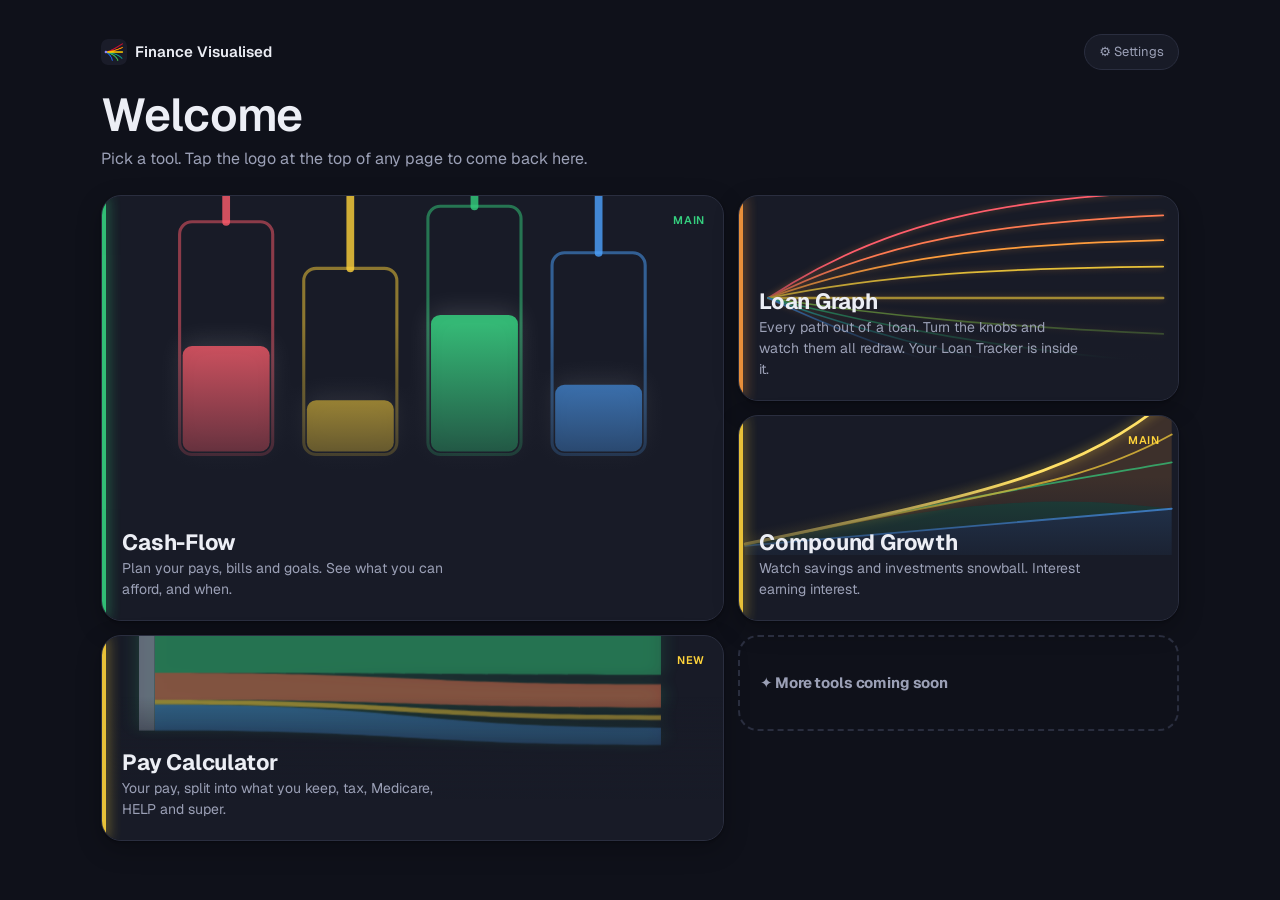
==== commit 6354957b: "Home: Cash-Flow as the big main tile; Tracker moves into the Loan Graph - Home page: Cash-Flow is th" ====
--- a/index.html
+++ b/index.html
@@ -36,7 +36,7 @@
 <style>
 /* HOME: a bento grid of tool tiles. Each tile opens one tool, nothing else.
    To add a tool: copy one <a class="tile ..."> block in the grid below, give it a colour (--c) and a size class:
-   s-hero (big), s-tall, s-wide, s-sq. The grid packs tiles of mixed sizes tightly ("dense"), so a new
+   s-hero (the biggest, for the main tool), s-main, s-pay. The grid packs tiles of mixed sizes tightly ("dense"), so a new
    tile finds its own gap. Keep the "More tools coming soon" tile last. */
 :root{color-scheme:light;--bg:#f4f3f0;--panel:#ffffff;--ink:#1a1c29;--mute:#5d6074;--line:#e3e1db;--acc:#4f46e5;--acc-ink:#ffffff;--soft:#efeefd;--shadow:0 1px 2px rgba(26,28,41,.06),0 6px 20px rgba(26,28,41,.06);--fade:var(--panel)}
 @media (prefers-color-scheme:dark){:root:not([data-theme=light]){color-scheme:dark;--bg:#0f111a;--panel:#181b27;--ink:#eceef5;--mute:#9ba0b6;--line:#2a2e3f;--acc:#8f88ff;--acc-ink:#0f111a;--soft:#22224a;--shadow:0 1px 2px rgba(0,0,0,.3),0 8px 24px rgba(0,0,0,.25)}}
@@ -65,11 +65,8 @@
 .tile b{font-size:22px;line-height:1.2;letter-spacing:-.01em;z-index:2}
 .tile .d{color:var(--mute);font-size:14px;max-width:36ch;z-index:2}
 .tile em{position:absolute;top:16px;right:18px;z-index:2;font-style:normal;font-size:11px;font-weight:600;color:var(--c);text-transform:uppercase;letter-spacing:.06em}
-.s-hero{grid-column:span 7;grid-row:span 3}
-.s-tall{grid-column:span 5;grid-row:span 4}
-.s-wide{grid-column:span 4;grid-row:span 2}
-.s-sq{grid-column:span 3;grid-row:span 2}
-.s-cg{grid-column:span 5;grid-row:span 2}
+.s-hero{grid-column:span 7;grid-row:span 4}
+.s-main{grid-column:span 5;grid-row:span 2}
 .s-pay{grid-column:span 7;grid-row:span 2}
 .soon{grid-column:span 5;grid-row:span 1;box-shadow:none;background:transparent;border:2px dashed var(--line);justify-content:center;color:var(--mute)}
 .soon::before,.soon::after{display:none}
@@ -78,12 +75,11 @@
  .tiles{grid-template-columns:repeat(2,minmax(0,1fr));grid-auto-rows:84px;gap:12px}
  .tile{padding:16px;border-radius:18px}
  .tile b{font-size:19px}.tile .d{font-size:13px}
- .s-hero{grid-column:span 2;grid-row:span 3}
- .s-tall{grid-column:span 1;grid-row:span 4}
- .s-wide,.s-sq{grid-column:span 1;grid-row:span 2}
- .s-cg,.s-pay{grid-column:span 2;grid-row:span 2}
+ .s-hero{grid-column:span 2;grid-row:span 4}
+ .s-main{grid-column:span 1;grid-row:span 2}
+ .s-pay{grid-column:span 2;grid-row:span 2}
  .soon{grid-column:span 2;grid-row:span 1}
- .s-sq::after,.s-wide::after,.s-tall::after{background:linear-gradient(to top,var(--fade) 42%,transparent 80%)}
+ .s-main::after{background:linear-gradient(to top,var(--fade) 42%,transparent 80%)}
 }
 @media (prefers-reduced-motion:reduce){.tile{transition:none}a.tile:hover,a.tile:focus-visible,a.tile:active{transform:none}}
 </style>
@@ -100,7 +96,17 @@
   <p class="sub">Pick a tool. Tap the logo at the top of any page to come back here.</p>
 
   <nav class="tiles" aria-label="Tools">
-    <a class="tile s-hero" href="graph.html" style="--c:#ff9d3d">
+    <a class="tile s-hero" href="cashflow.html" style="--c:#35d07f">
+      <svg class="art" viewBox="0 0 400 420" preserveAspectRatio="xMidYMid slice" aria-hidden="true" fill="none">
+        <defs><linearGradient id="hp" x1="0" x2="1"><stop offset="0" stop-color="#ff5d6c"/><stop offset=".35" stop-color="#ffd43b"/><stop offset=".7" stop-color="#35d07f"/><stop offset="1" stop-color="#4da3ff"/></linearGradient></defs>
+        <rect x="30" y="40" width="340" height="10" rx="5" fill="url(#hp)" opacity=".9" style="filter:drop-shadow(0 0 8px rgba(167,139,250,.6))"/>
+        <g stroke-width="5" stroke-linecap="round" opacity=".8"><path d="M80 50V90" stroke="#ff5d6c"/><path d="M160 50V120" stroke="#ffd43b"/><path d="M240 50V80" stroke="#35d07f"/><path d="M320 50V110" stroke="#4da3ff"/></g>
+        <g stroke-width="2"><rect x="50" y="90" width="60" height="150" rx="8" stroke="#ff5d6c" opacity=".5"/><rect x="130" y="120" width="60" height="120" rx="8" stroke="#ffd43b" opacity=".5"/><rect x="210" y="80" width="60" height="160" rx="8" stroke="#35d07f" opacity=".5"/><rect x="290" y="110" width="60" height="130" rx="8" stroke="#4da3ff" opacity=".5"/></g>
+        <g style="filter:drop-shadow(0 -2px 8px rgba(255,255,255,.18))"><rect x="52" y="170" width="56" height="68" rx="6" fill="#ff5d6c" opacity=".85"/><rect x="132" y="205" width="56" height="33" rx="6" fill="#ffd43b" opacity=".85"/><rect x="212" y="150" width="56" height="88" rx="6" fill="#35d07f" opacity=".85"/><rect x="292" y="195" width="56" height="43" rx="6" fill="#4da3ff" opacity=".85"/></g>
+      </svg>
+      <em>Main</em><b>Cash-Flow</b><span class="d">Plan your pays, bills and goals. See what you can afford, and when.</span>
+    </a>
+    <a class="tile s-main" href="graph.html" style="--c:#ff9d3d">
       <svg class="art" viewBox="0 0 600 330" preserveAspectRatio="xMidYMid slice" aria-hidden="true" fill="none" stroke-width="2.4" stroke-linecap="round">
         <g style="filter:drop-shadow(0 0 4px rgba(255,157,61,.45))">
           <path d="M40 165 C200 60 360 30 580 20" stroke="#ff5d6c"/><path d="M40 165 C200 85 360 62 580 52" stroke="#ff7a52"/><path d="M40 165 C200 108 360 92 580 86" stroke="#ff9d3d"/>
@@ -109,34 +115,9 @@
           <path d="M40 165 C200 240 360 290 580 318" stroke="#4da3ff"/>
         </g>
       </svg>
-      <b>Loan Graph</b><span class="d">Every path out of a loan. Turn the knobs and watch them all redraw.</span>
+      <b>Loan Graph</b><span class="d">Every path out of a loan. Turn the knobs and watch them all redraw. Your Loan Tracker is inside it.</span>
     </a>
-    <a class="tile s-tall" href="cashflow.html" style="--c:#35d07f">
-      <svg class="art" viewBox="0 0 400 420" preserveAspectRatio="xMidYMid slice" aria-hidden="true" fill="none">
-        <defs><linearGradient id="hp" x1="0" x2="1"><stop offset="0" stop-color="#ff5d6c"/><stop offset=".35" stop-color="#ffd43b"/><stop offset=".7" stop-color="#35d07f"/><stop offset="1" stop-color="#4da3ff"/></linearGradient></defs>
-        <rect x="30" y="40" width="340" height="10" rx="5" fill="url(#hp)" opacity=".9" style="filter:drop-shadow(0 0 8px rgba(167,139,250,.6))"/>
-        <g stroke-width="5" stroke-linecap="round" opacity=".8"><path d="M80 50V90" stroke="#ff5d6c"/><path d="M160 50V120" stroke="#ffd43b"/><path d="M240 50V80" stroke="#35d07f"/><path d="M320 50V110" stroke="#4da3ff"/></g>
-        <g stroke-width="2"><rect x="50" y="90" width="60" height="150" rx="8" stroke="#ff5d6c" opacity=".5"/><rect x="130" y="120" width="60" height="120" rx="8" stroke="#ffd43b" opacity=".5"/><rect x="210" y="80" width="60" height="160" rx="8" stroke="#35d07f" opacity=".5"/><rect x="290" y="110" width="60" height="130" rx="8" stroke="#4da3ff" opacity=".5"/></g>
-        <g style="filter:drop-shadow(0 -2px 8px rgba(255,255,255,.18))"><rect x="52" y="170" width="56" height="68" rx="6" fill="#ff5d6c" opacity=".85"/><rect x="132" y="205" width="56" height="33" rx="6" fill="#ffd43b" opacity=".85"/><rect x="212" y="150" width="56" height="88" rx="6" fill="#35d07f" opacity=".85"/><rect x="292" y="195" width="56" height="43" rx="6" fill="#4da3ff" opacity=".85"/></g>
-      </svg>
-      <em>New</em><b>Cash-Flow</b><span class="d">Plan your pays, bills and goals. See what you can afford, and when.</span>
-    </a>
-    <a class="tile s-wide" href="tracker.html" style="--c:#4da3ff">
-      <svg class="art" viewBox="0 0 400 220" preserveAspectRatio="xMidYMid slice" aria-hidden="true" fill="none" stroke-width="2.4" stroke-linecap="round">
-        <path d="M20 40 C80 44 130 60 190 84" stroke="#ffd43b" style="filter:drop-shadow(0 0 4px rgba(255,212,59,.5))"/>
-        <g stroke-dasharray="5 6"><path d="M190 84 C250 100 320 90 380 70" stroke="#ff7a52"/><path d="M190 84 C250 108 320 120 380 118" stroke="#4da3ff"/><path d="M190 84 C250 118 320 150 380 170" stroke="#35d07f"/></g>
-        <path d="M190 20V150" stroke="#a2a7bd" stroke-width="1.4" opacity=".5"/>
-      </svg>
-      <b>Loan Tracker</b><span class="d">Your real loan, from the day it started.</span>
-    </a>
-    <a class="tile s-sq" href="desktop.html" style="--c:#a78bfa">
-      <svg class="art" viewBox="0 0 300 220" preserveAspectRatio="xMidYMid slice" aria-hidden="true" fill="none" stroke-width="2">
-        <rect x="24" y="24" width="120" height="96" rx="10" stroke="#a78bfa" opacity=".6"/><rect x="156" y="24" width="120" height="96" rx="10" stroke="#4da3ff" opacity=".6"/>
-        <path d="M40 100 C70 60 100 50 128 44" stroke="#ff9d3d"/><path d="M172 98 C200 80 230 70 260 50" stroke="#35d07f"/>
-      </svg>
-      <b>Combined View</b><span class="d">Loan Graph and Loan Tracker side by side. Best on a computer.</span>
-    </a>
-    <a class="tile s-cg" href="compound.html" style="--c:#ffd43b">
+    <a class="tile s-main" href="compound.html" style="--c:#ffd43b">
       <svg class="art" viewBox="0 0 500 220" preserveAspectRatio="xMidYMid slice" aria-hidden="true" fill="none"><g transform="translate(0,-50)">
         <path d="M20 200 L480 200 L480 150 L20 190Z" fill="#4da3ff" opacity=".22"/>
         <path d="M20 190 L480 150 C380 140 300 130 20 188Z" fill="#35d07f" opacity=".22"/>
@@ -144,7 +125,7 @@
         <g stroke-width="2" stroke-linecap="round"><path d="M20 190 L480 150" stroke="#4da3ff"/><path d="M20 189 C300 128 380 118 480 100" stroke="#35d07f" opacity=".7"/><path d="M20 189 C300 129 380 125 480 70" stroke="#ffd43b" opacity=".7"/></g>
         <path d="M20 188 C300 130 380 110 480 30" stroke="#ffe066" stroke-width="3" stroke-linecap="round" style="filter:drop-shadow(0 0 6px rgba(255,212,59,.7))"/></g>
       </svg>
-      <em>New</em><b>Compound Growth</b><span class="d">Watch savings and investments snowball. Interest earning interest.</span>
+      <em>Main</em><b>Compound Growth</b><span class="d">Watch savings and investments snowball. Interest earning interest.</span>
     </a>
     <a class="tile s-pay" href="pay.html" style="--c:#ffd43b">
       <svg class="art" viewBox="0 0 400 220" preserveAspectRatio="xMidYMid slice" aria-hidden="true">
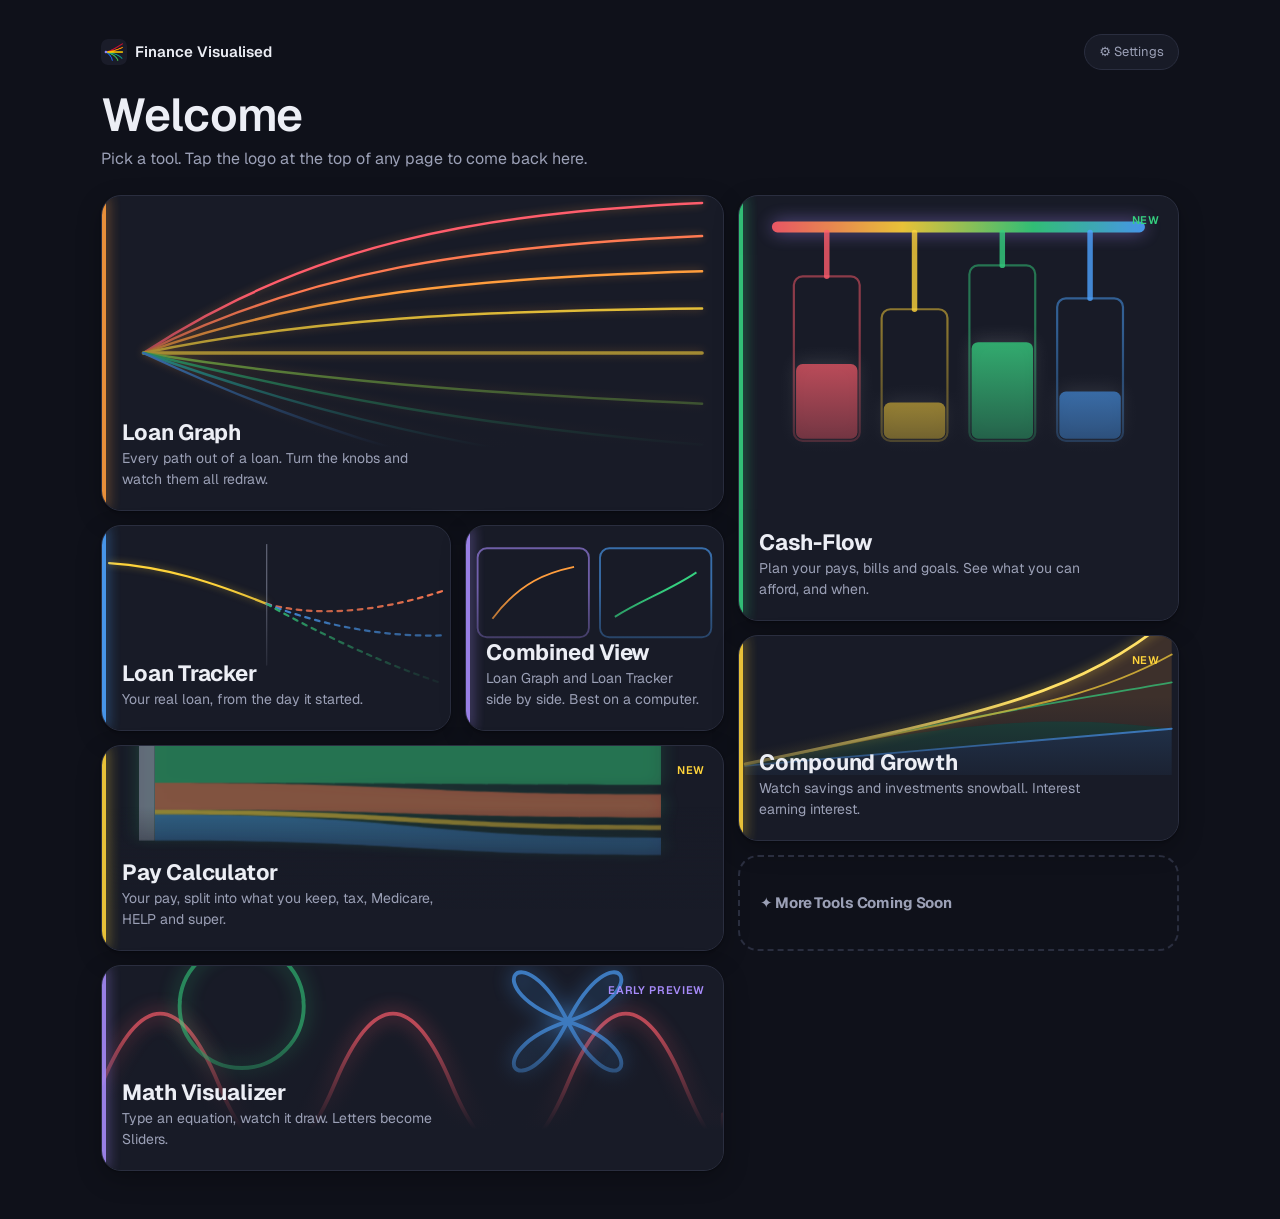
==== commit 67cc382b: "Add Math Visualizer (Early Preview): type maths or LaTeX, live graph with Sliders Plain Maths and La" ====
--- a/index.html
+++ b/index.html
@@ -36,7 +36,7 @@
 <style>
 /* HOME: a bento grid of tool tiles. Each tile opens one tool, nothing else.
    To add a tool: copy one <a class="tile ..."> block in the grid below, give it a colour (--c) and a size class:
-   s-hero (the biggest, for the main tool), s-main, s-pay. The grid packs tiles of mixed sizes tightly ("dense"), so a new
+   s-hero (big), s-tall, s-wide, s-sq. The grid packs tiles of mixed sizes tightly ("dense"), so a new
    tile finds its own gap. Keep the "More tools coming soon" tile last. */
 :root{color-scheme:light;--bg:#f4f3f0;--panel:#ffffff;--ink:#1a1c29;--mute:#5d6074;--line:#e3e1db;--acc:#4f46e5;--acc-ink:#ffffff;--soft:#efeefd;--shadow:0 1px 2px rgba(26,28,41,.06),0 6px 20px rgba(26,28,41,.06);--fade:var(--panel)}
 @media (prefers-color-scheme:dark){:root:not([data-theme=light]){color-scheme:dark;--bg:#0f111a;--panel:#181b27;--ink:#eceef5;--mute:#9ba0b6;--line:#2a2e3f;--acc:#8f88ff;--acc-ink:#0f111a;--soft:#22224a;--shadow:0 1px 2px rgba(0,0,0,.3),0 8px 24px rgba(0,0,0,.25)}}
@@ -65,9 +65,13 @@
 .tile b{font-size:22px;line-height:1.2;letter-spacing:-.01em;z-index:2}
 .tile .d{color:var(--mute);font-size:14px;max-width:36ch;z-index:2}
 .tile em{position:absolute;top:16px;right:18px;z-index:2;font-style:normal;font-size:11px;font-weight:600;color:var(--c);text-transform:uppercase;letter-spacing:.06em}
-.s-hero{grid-column:span 7;grid-row:span 4}
-.s-main{grid-column:span 5;grid-row:span 2}
+.s-hero{grid-column:span 7;grid-row:span 3}
+.s-tall{grid-column:span 5;grid-row:span 4}
+.s-wide{grid-column:span 4;grid-row:span 2}
+.s-sq{grid-column:span 3;grid-row:span 2}
+.s-cg{grid-column:span 5;grid-row:span 2}
 .s-pay{grid-column:span 7;grid-row:span 2}
+.s-mv{grid-column:span 7;grid-row:span 2}
 .soon{grid-column:span 5;grid-row:span 1;box-shadow:none;background:transparent;border:2px dashed var(--line);justify-content:center;color:var(--mute)}
 .soon::before,.soon::after{display:none}
 .soon b{font-size:15px;color:var(--mute)}
@@ -75,11 +79,12 @@
  .tiles{grid-template-columns:repeat(2,minmax(0,1fr));grid-auto-rows:84px;gap:12px}
  .tile{padding:16px;border-radius:18px}
  .tile b{font-size:19px}.tile .d{font-size:13px}
- .s-hero{grid-column:span 2;grid-row:span 4}
- .s-main{grid-column:span 1;grid-row:span 2}
- .s-pay{grid-column:span 2;grid-row:span 2}
+ .s-hero{grid-column:span 2;grid-row:span 3}
+ .s-tall{grid-column:span 1;grid-row:span 4}
+ .s-wide,.s-sq{grid-column:span 1;grid-row:span 2}
+ .s-cg,.s-pay,.s-mv{grid-column:span 2;grid-row:span 2}
  .soon{grid-column:span 2;grid-row:span 1}
- .s-main::after{background:linear-gradient(to top,var(--fade) 42%,transparent 80%)}
+ .s-sq::after,.s-wide::after,.s-tall::after{background:linear-gradient(to top,var(--fade) 42%,transparent 80%)}
 }
 @media (prefers-reduced-motion:reduce){.tile{transition:none}a.tile:hover,a.tile:focus-visible,a.tile:active{transform:none}}
 </style>
@@ -96,17 +101,7 @@
   <p class="sub">Pick a tool. Tap the logo at the top of any page to come back here.</p>
 
   <nav class="tiles" aria-label="Tools">
-    <a class="tile s-hero" href="cashflow.html" style="--c:#35d07f">
-      <svg class="art" viewBox="0 0 400 420" preserveAspectRatio="xMidYMid slice" aria-hidden="true" fill="none">
-        <defs><linearGradient id="hp" x1="0" x2="1"><stop offset="0" stop-color="#ff5d6c"/><stop offset=".35" stop-color="#ffd43b"/><stop offset=".7" stop-color="#35d07f"/><stop offset="1" stop-color="#4da3ff"/></linearGradient></defs>
-        <rect x="30" y="40" width="340" height="10" rx="5" fill="url(#hp)" opacity=".9" style="filter:drop-shadow(0 0 8px rgba(167,139,250,.6))"/>
-        <g stroke-width="5" stroke-linecap="round" opacity=".8"><path d="M80 50V90" stroke="#ff5d6c"/><path d="M160 50V120" stroke="#ffd43b"/><path d="M240 50V80" stroke="#35d07f"/><path d="M320 50V110" stroke="#4da3ff"/></g>
-        <g stroke-width="2"><rect x="50" y="90" width="60" height="150" rx="8" stroke="#ff5d6c" opacity=".5"/><rect x="130" y="120" width="60" height="120" rx="8" stroke="#ffd43b" opacity=".5"/><rect x="210" y="80" width="60" height="160" rx="8" stroke="#35d07f" opacity=".5"/><rect x="290" y="110" width="60" height="130" rx="8" stroke="#4da3ff" opacity=".5"/></g>
-        <g style="filter:drop-shadow(0 -2px 8px rgba(255,255,255,.18))"><rect x="52" y="170" width="56" height="68" rx="6" fill="#ff5d6c" opacity=".85"/><rect x="132" y="205" width="56" height="33" rx="6" fill="#ffd43b" opacity=".85"/><rect x="212" y="150" width="56" height="88" rx="6" fill="#35d07f" opacity=".85"/><rect x="292" y="195" width="56" height="43" rx="6" fill="#4da3ff" opacity=".85"/></g>
-      </svg>
-      <em>Main</em><b>Cash-Flow</b><span class="d">Plan your pays, bills and goals. See what you can afford, and when.</span>
-    </a>
-    <a class="tile s-main" href="graph.html" style="--c:#ff9d3d">
+    <a class="tile s-hero" href="graph.html" style="--c:#ff9d3d">
       <svg class="art" viewBox="0 0 600 330" preserveAspectRatio="xMidYMid slice" aria-hidden="true" fill="none" stroke-width="2.4" stroke-linecap="round">
         <g style="filter:drop-shadow(0 0 4px rgba(255,157,61,.45))">
           <path d="M40 165 C200 60 360 30 580 20" stroke="#ff5d6c"/><path d="M40 165 C200 85 360 62 580 52" stroke="#ff7a52"/><path d="M40 165 C200 108 360 92 580 86" stroke="#ff9d3d"/>
@@ -115,9 +110,34 @@
           <path d="M40 165 C200 240 360 290 580 318" stroke="#4da3ff"/>
         </g>
       </svg>
-      <b>Loan Graph</b><span class="d">Every path out of a loan. Turn the knobs and watch them all redraw. Your Loan Tracker is inside it.</span>
+      <b>Loan Graph</b><span class="d">Every path out of a loan. Turn the knobs and watch them all redraw.</span>
     </a>
-    <a class="tile s-main" href="compound.html" style="--c:#ffd43b">
+    <a class="tile s-tall" href="cashflow.html" style="--c:#35d07f">
+      <svg class="art" viewBox="0 0 400 420" preserveAspectRatio="xMidYMid slice" aria-hidden="true" fill="none">
+        <defs><linearGradient id="hp" x1="0" x2="1"><stop offset="0" stop-color="#ff5d6c"/><stop offset=".35" stop-color="#ffd43b"/><stop offset=".7" stop-color="#35d07f"/><stop offset="1" stop-color="#4da3ff"/></linearGradient></defs>
+        <rect x="30" y="40" width="340" height="10" rx="5" fill="url(#hp)" opacity=".9" style="filter:drop-shadow(0 0 8px rgba(167,139,250,.6))"/>
+        <g stroke-width="5" stroke-linecap="round" opacity=".8"><path d="M80 50V90" stroke="#ff5d6c"/><path d="M160 50V120" stroke="#ffd43b"/><path d="M240 50V80" stroke="#35d07f"/><path d="M320 50V110" stroke="#4da3ff"/></g>
+        <g stroke-width="2"><rect x="50" y="90" width="60" height="150" rx="8" stroke="#ff5d6c" opacity=".5"/><rect x="130" y="120" width="60" height="120" rx="8" stroke="#ffd43b" opacity=".5"/><rect x="210" y="80" width="60" height="160" rx="8" stroke="#35d07f" opacity=".5"/><rect x="290" y="110" width="60" height="130" rx="8" stroke="#4da3ff" opacity=".5"/></g>
+        <g style="filter:drop-shadow(0 -2px 8px rgba(255,255,255,.18))"><rect x="52" y="170" width="56" height="68" rx="6" fill="#ff5d6c" opacity=".85"/><rect x="132" y="205" width="56" height="33" rx="6" fill="#ffd43b" opacity=".85"/><rect x="212" y="150" width="56" height="88" rx="6" fill="#35d07f" opacity=".85"/><rect x="292" y="195" width="56" height="43" rx="6" fill="#4da3ff" opacity=".85"/></g>
+      </svg>
+      <em>New</em><b>Cash-Flow</b><span class="d">Plan your pays, bills and goals. See what you can afford, and when.</span>
+    </a>
+    <a class="tile s-wide" href="tracker.html" style="--c:#4da3ff">
+      <svg class="art" viewBox="0 0 400 220" preserveAspectRatio="xMidYMid slice" aria-hidden="true" fill="none" stroke-width="2.4" stroke-linecap="round">
+        <path d="M20 40 C80 44 130 60 190 84" stroke="#ffd43b" style="filter:drop-shadow(0 0 4px rgba(255,212,59,.5))"/>
+        <g stroke-dasharray="5 6"><path d="M190 84 C250 100 320 90 380 70" stroke="#ff7a52"/><path d="M190 84 C250 108 320 120 380 118" stroke="#4da3ff"/><path d="M190 84 C250 118 320 150 380 170" stroke="#35d07f"/></g>
+        <path d="M190 20V150" stroke="#a2a7bd" stroke-width="1.4" opacity=".5"/>
+      </svg>
+      <b>Loan Tracker</b><span class="d">Your real loan, from the day it started.</span>
+    </a>
+    <a class="tile s-sq" href="desktop.html" style="--c:#a78bfa">
+      <svg class="art" viewBox="0 0 300 220" preserveAspectRatio="xMidYMid slice" aria-hidden="true" fill="none" stroke-width="2">
+        <rect x="24" y="24" width="120" height="96" rx="10" stroke="#a78bfa" opacity=".6"/><rect x="156" y="24" width="120" height="96" rx="10" stroke="#4da3ff" opacity=".6"/>
+        <path d="M40 100 C70 60 100 50 128 44" stroke="#ff9d3d"/><path d="M172 98 C200 80 230 70 260 50" stroke="#35d07f"/>
+      </svg>
+      <b>Combined View</b><span class="d">Loan Graph and Loan Tracker side by side. Best on a computer.</span>
+    </a>
+    <a class="tile s-cg" href="compound.html" style="--c:#ffd43b">
       <svg class="art" viewBox="0 0 500 220" preserveAspectRatio="xMidYMid slice" aria-hidden="true" fill="none"><g transform="translate(0,-50)">
         <path d="M20 200 L480 200 L480 150 L20 190Z" fill="#4da3ff" opacity=".22"/>
         <path d="M20 190 L480 150 C380 140 300 130 20 188Z" fill="#35d07f" opacity=".22"/>
@@ -125,7 +145,7 @@
         <g stroke-width="2" stroke-linecap="round"><path d="M20 190 L480 150" stroke="#4da3ff"/><path d="M20 189 C300 128 380 118 480 100" stroke="#35d07f" opacity=".7"/><path d="M20 189 C300 129 380 125 480 70" stroke="#ffd43b" opacity=".7"/></g>
         <path d="M20 188 C300 130 380 110 480 30" stroke="#ffe066" stroke-width="3" stroke-linecap="round" style="filter:drop-shadow(0 0 6px rgba(255,212,59,.7))"/></g>
       </svg>
-      <em>Main</em><b>Compound Growth</b><span class="d">Watch savings and investments snowball. Interest earning interest.</span>
+      <em>New</em><b>Compound Growth</b><span class="d">Watch savings and investments snowball. Interest earning interest.</span>
     </a>
     <a class="tile s-pay" href="pay.html" style="--c:#ffd43b">
       <svg class="art" viewBox="0 0 400 220" preserveAspectRatio="xMidYMid slice" aria-hidden="true">
@@ -135,7 +155,15 @@
       </svg>
       <em>New</em><b>Pay Calculator</b><span class="d">Your pay, split into what you keep, tax, Medicare, HELP and super.</span>
     </a>
-    <div class="tile soon"><b>✦ More tools coming soon</b></div>
+    <a class="tile s-mv" href="math.html" style="--c:#a78bfa">
+      <svg class="art" viewBox="0 0 400 220" preserveAspectRatio="xMidYMid slice" aria-hidden="true" fill="none" stroke-width="2.5" stroke-linecap="round">
+        <path d="M0 120 C25 60 50 60 75 120 S125 180 150 120 S200 60 225 120 S275 180 300 120 S350 60 375 120 S400 150 400 140" stroke="#ff5d6c" opacity=".7" style="filter:drop-shadow(0 0 6px #ff5d6c)"/>
+        <g transform="translate(300 80)" stroke="#4da3ff" opacity=".7" style="filter:drop-shadow(0 0 6px #4da3ff)"><path d="M0 0 C30 -60 60 -20 0 0 C-30 -60 -60 -20 0 0 C30 60 60 20 0 0 C-30 60 -60 20 0 0"/></g>
+        <circle cx="90" cy="70" r="40" stroke="#35d07f" opacity=".6" style="filter:drop-shadow(0 0 6px #35d07f)"/>
+      </svg>
+      <em>Early Preview</em><b>Math Visualizer</b><span class="d">Type an equation, watch it draw. Letters become Sliders.</span>
+    </a>
+    <div class="tile soon"><b>✦ More Tools Coming Soon</b></div>
   </nav>
 </div>
 <script>
--- a/settings.css
+++ b/settings.css
@@ -7,16 +7,28 @@
 :root[data-scheme=forest]{--acc:#2f7d4f;--acc-ink:#ffffff;--soft:#e5f2e9}
 :root[data-scheme=sunset]{--acc:#c2410c;--acc-ink:#ffffff;--soft:#fdeee6}
 :root[data-scheme=graphite]{--acc:#1a1c29;--acc-ink:#ffffff;--soft:#ecebe8}
+:root[data-scheme=crimson]{--acc:#b91c1c;--acc-ink:#ffffff;--soft:#fde8e8}
+:root[data-scheme=amber]{--acc:#985a05;--acc-ink:#ffffff;--soft:#fbf1dc}
+:root[data-scheme=rose]{--acc:#be185d;--acc-ink:#ffffff;--soft:#fce7f1}
+:root[data-scheme=violet]{--acc:#7e22ce;--acc-ink:#ffffff;--soft:#f1e7fd}
 @media (prefers-color-scheme:dark){
   :root[data-scheme=ocean]:not([data-theme=light]){--acc:#4fc3dc;--acc-ink:#0f111a;--soft:#12303a}
   :root[data-scheme=forest]:not([data-theme=light]){--acc:#5fcf8e;--acc-ink:#0f111a;--soft:#15301f}
   :root[data-scheme=sunset]:not([data-theme=light]){--acc:#ff9466;--acc-ink:#0f111a;--soft:#3a2016}
   :root[data-scheme=graphite]:not([data-theme=light]){--acc:#eceef5;--acc-ink:#0f111a;--soft:#262a3a}
+  :root[data-scheme=crimson]:not([data-theme=light]){--acc:#ff7a7a;--acc-ink:#0f111a;--soft:#3a1719}
+  :root[data-scheme=amber]:not([data-theme=light]){--acc:#f5b83d;--acc-ink:#0f111a;--soft:#33280f}
+  :root[data-scheme=rose]:not([data-theme=light]){--acc:#ff80b5;--acc-ink:#0f111a;--soft:#3a1628}
+  :root[data-scheme=violet]:not([data-theme=light]){--acc:#c18cff;--acc-ink:#0f111a;--soft:#2a1a40}
 }
 :root[data-scheme=ocean][data-theme=dark]{--acc:#4fc3dc;--acc-ink:#0f111a;--soft:#12303a}
 :root[data-scheme=forest][data-theme=dark]{--acc:#5fcf8e;--acc-ink:#0f111a;--soft:#15301f}
 :root[data-scheme=sunset][data-theme=dark]{--acc:#ff9466;--acc-ink:#0f111a;--soft:#3a2016}
 :root[data-scheme=graphite][data-theme=dark]{--acc:#eceef5;--acc-ink:#0f111a;--soft:#262a3a}
+:root[data-scheme=crimson][data-theme=dark]{--acc:#ff7a7a;--acc-ink:#0f111a;--soft:#3a1719}
+:root[data-scheme=amber][data-theme=dark]{--acc:#f5b83d;--acc-ink:#0f111a;--soft:#33280f}
+:root[data-scheme=rose][data-theme=dark]{--acc:#ff80b5;--acc-ink:#0f111a;--soft:#3a1628}
+:root[data-scheme=violet][data-theme=dark]{--acc:#c18cff;--acc-ink:#0f111a;--soft:#2a1a40}
 
 /* ---- the panel ---- */
 .set-ov{position:fixed;inset:0;z-index:100;background:rgba(10,12,20,.45);display:grid;place-items:center;padding:20px;animation:setFade .15s ease-out}
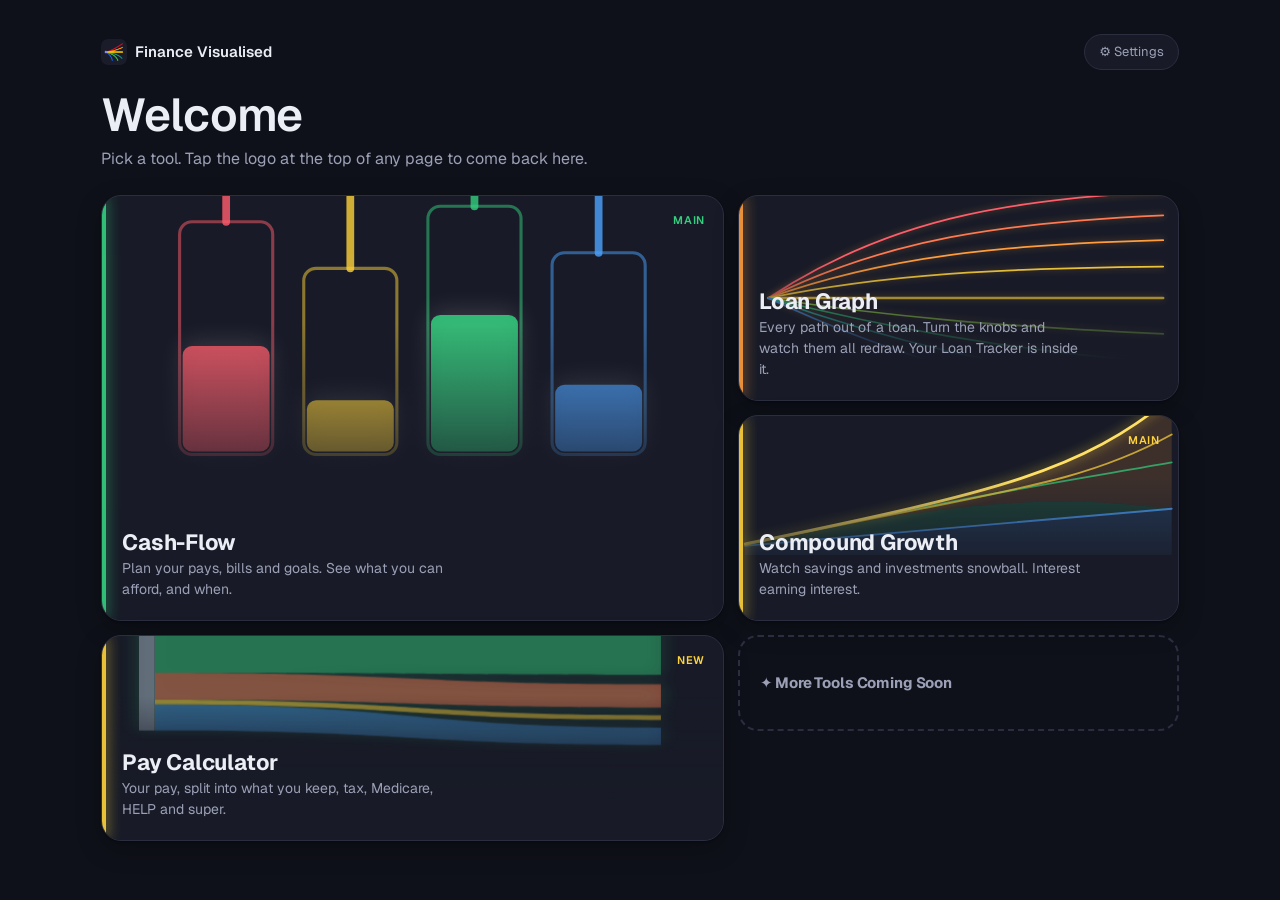
==== commit daa7ea67: "iPhone layout and capitalised names - Phone layout (shared settings.js/settings.css): bottom tab bar" ====
--- a/index.html
+++ b/index.html
@@ -36,7 +36,7 @@
 <style>
 /* HOME: a bento grid of tool tiles. Each tile opens one tool, nothing else.
    To add a tool: copy one <a class="tile ..."> block in the grid below, give it a colour (--c) and a size class:
-   s-hero (big), s-tall, s-wide, s-sq. The grid packs tiles of mixed sizes tightly ("dense"), so a new
+   s-hero (the biggest, for the main tool), s-main, s-pay. The grid packs tiles of mixed sizes tightly ("dense"), so a new
    tile finds its own gap. Keep the "More tools coming soon" tile last. */
 :root{color-scheme:light;--bg:#f4f3f0;--panel:#ffffff;--ink:#1a1c29;--mute:#5d6074;--line:#e3e1db;--acc:#4f46e5;--acc-ink:#ffffff;--soft:#efeefd;--shadow:0 1px 2px rgba(26,28,41,.06),0 6px 20px rgba(26,28,41,.06);--fade:var(--panel)}
 @media (prefers-color-scheme:dark){:root:not([data-theme=light]){color-scheme:dark;--bg:#0f111a;--panel:#181b27;--ink:#eceef5;--mute:#9ba0b6;--line:#2a2e3f;--acc:#8f88ff;--acc-ink:#0f111a;--soft:#22224a;--shadow:0 1px 2px rgba(0,0,0,.3),0 8px 24px rgba(0,0,0,.25)}}
@@ -65,13 +65,9 @@
 .tile b{font-size:22px;line-height:1.2;letter-spacing:-.01em;z-index:2}
 .tile .d{color:var(--mute);font-size:14px;max-width:36ch;z-index:2}
 .tile em{position:absolute;top:16px;right:18px;z-index:2;font-style:normal;font-size:11px;font-weight:600;color:var(--c);text-transform:uppercase;letter-spacing:.06em}
-.s-hero{grid-column:span 7;grid-row:span 3}
-.s-tall{grid-column:span 5;grid-row:span 4}
-.s-wide{grid-column:span 4;grid-row:span 2}
-.s-sq{grid-column:span 3;grid-row:span 2}
-.s-cg{grid-column:span 5;grid-row:span 2}
+.s-hero{grid-column:span 7;grid-row:span 4}
+.s-main{grid-column:span 5;grid-row:span 2}
 .s-pay{grid-column:span 7;grid-row:span 2}
-.s-mv{grid-column:span 7;grid-row:span 2}
 .soon{grid-column:span 5;grid-row:span 1;box-shadow:none;background:transparent;border:2px dashed var(--line);justify-content:center;color:var(--mute)}
 .soon::before,.soon::after{display:none}
 .soon b{font-size:15px;color:var(--mute)}
@@ -79,12 +75,11 @@
  .tiles{grid-template-columns:repeat(2,minmax(0,1fr));grid-auto-rows:84px;gap:12px}
  .tile{padding:16px;border-radius:18px}
  .tile b{font-size:19px}.tile .d{font-size:13px}
- .s-hero{grid-column:span 2;grid-row:span 3}
- .s-tall{grid-column:span 1;grid-row:span 4}
- .s-wide,.s-sq{grid-column:span 1;grid-row:span 2}
- .s-cg,.s-pay,.s-mv{grid-column:span 2;grid-row:span 2}
+ .s-hero{grid-column:span 2;grid-row:span 4}
+ .s-main{grid-column:span 1;grid-row:span 2}
+ .s-pay{grid-column:span 2;grid-row:span 2}
  .soon{grid-column:span 2;grid-row:span 1}
- .s-sq::after,.s-wide::after,.s-tall::after{background:linear-gradient(to top,var(--fade) 42%,transparent 80%)}
+ .s-main::after{background:linear-gradient(to top,var(--fade) 42%,transparent 80%)}
 }
 @media (prefers-reduced-motion:reduce){.tile{transition:none}a.tile:hover,a.tile:focus-visible,a.tile:active{transform:none}}
 </style>
@@ -101,7 +96,17 @@
   <p class="sub">Pick a tool. Tap the logo at the top of any page to come back here.</p>
 
   <nav class="tiles" aria-label="Tools">
-    <a class="tile s-hero" href="graph.html" style="--c:#ff9d3d">
+    <a class="tile s-hero" href="cashflow.html" style="--c:#35d07f">
+      <svg class="art" viewBox="0 0 400 420" preserveAspectRatio="xMidYMid slice" aria-hidden="true" fill="none">
+        <defs><linearGradient id="hp" x1="0" x2="1"><stop offset="0" stop-color="#ff5d6c"/><stop offset=".35" stop-color="#ffd43b"/><stop offset=".7" stop-color="#35d07f"/><stop offset="1" stop-color="#4da3ff"/></linearGradient></defs>
+        <rect x="30" y="40" width="340" height="10" rx="5" fill="url(#hp)" opacity=".9" style="filter:drop-shadow(0 0 8px rgba(167,139,250,.6))"/>
+        <g stroke-width="5" stroke-linecap="round" opacity=".8"><path d="M80 50V90" stroke="#ff5d6c"/><path d="M160 50V120" stroke="#ffd43b"/><path d="M240 50V80" stroke="#35d07f"/><path d="M320 50V110" stroke="#4da3ff"/></g>
+        <g stroke-width="2"><rect x="50" y="90" width="60" height="150" rx="8" stroke="#ff5d6c" opacity=".5"/><rect x="130" y="120" width="60" height="120" rx="8" stroke="#ffd43b" opacity=".5"/><rect x="210" y="80" width="60" height="160" rx="8" stroke="#35d07f" opacity=".5"/><rect x="290" y="110" width="60" height="130" rx="8" stroke="#4da3ff" opacity=".5"/></g>
+        <g style="filter:drop-shadow(0 -2px 8px rgba(255,255,255,.18))"><rect x="52" y="170" width="56" height="68" rx="6" fill="#ff5d6c" opacity=".85"/><rect x="132" y="205" width="56" height="33" rx="6" fill="#ffd43b" opacity=".85"/><rect x="212" y="150" width="56" height="88" rx="6" fill="#35d07f" opacity=".85"/><rect x="292" y="195" width="56" height="43" rx="6" fill="#4da3ff" opacity=".85"/></g>
+      </svg>
+      <em>Main</em><b>Cash-Flow</b><span class="d">Plan your pays, bills and goals. See what you can afford, and when.</span>
+    </a>
+    <a class="tile s-main" href="graph.html" style="--c:#ff9d3d">
       <svg class="art" viewBox="0 0 600 330" preserveAspectRatio="xMidYMid slice" aria-hidden="true" fill="none" stroke-width="2.4" stroke-linecap="round">
         <g style="filter:drop-shadow(0 0 4px rgba(255,157,61,.45))">
           <path d="M40 165 C200 60 360 30 580 20" stroke="#ff5d6c"/><path d="M40 165 C200 85 360 62 580 52" stroke="#ff7a52"/><path d="M40 165 C200 108 360 92 580 86" stroke="#ff9d3d"/>
@@ -110,34 +115,9 @@
           <path d="M40 165 C200 240 360 290 580 318" stroke="#4da3ff"/>
         </g>
       </svg>
-      <b>Loan Graph</b><span class="d">Every path out of a loan. Turn the knobs and watch them all redraw.</span>
+      <b>Loan Graph</b><span class="d">Every path out of a loan. Turn the knobs and watch them all redraw. Your Loan Tracker is inside it.</span>
     </a>
-    <a class="tile s-tall" href="cashflow.html" style="--c:#35d07f">
-      <svg class="art" viewBox="0 0 400 420" preserveAspectRatio="xMidYMid slice" aria-hidden="true" fill="none">
-        <defs><linearGradient id="hp" x1="0" x2="1"><stop offset="0" stop-color="#ff5d6c"/><stop offset=".35" stop-color="#ffd43b"/><stop offset=".7" stop-color="#35d07f"/><stop offset="1" stop-color="#4da3ff"/></linearGradient></defs>
-        <rect x="30" y="40" width="340" height="10" rx="5" fill="url(#hp)" opacity=".9" style="filter:drop-shadow(0 0 8px rgba(167,139,250,.6))"/>
-        <g stroke-width="5" stroke-linecap="round" opacity=".8"><path d="M80 50V90" stroke="#ff5d6c"/><path d="M160 50V120" stroke="#ffd43b"/><path d="M240 50V80" stroke="#35d07f"/><path d="M320 50V110" stroke="#4da3ff"/></g>
-        <g stroke-width="2"><rect x="50" y="90" width="60" height="150" rx="8" stroke="#ff5d6c" opacity=".5"/><rect x="130" y="120" width="60" height="120" rx="8" stroke="#ffd43b" opacity=".5"/><rect x="210" y="80" width="60" height="160" rx="8" stroke="#35d07f" opacity=".5"/><rect x="290" y="110" width="60" height="130" rx="8" stroke="#4da3ff" opacity=".5"/></g>
-        <g style="filter:drop-shadow(0 -2px 8px rgba(255,255,255,.18))"><rect x="52" y="170" width="56" height="68" rx="6" fill="#ff5d6c" opacity=".85"/><rect x="132" y="205" width="56" height="33" rx="6" fill="#ffd43b" opacity=".85"/><rect x="212" y="150" width="56" height="88" rx="6" fill="#35d07f" opacity=".85"/><rect x="292" y="195" width="56" height="43" rx="6" fill="#4da3ff" opacity=".85"/></g>
-      </svg>
-      <em>New</em><b>Cash-Flow</b><span class="d">Plan your pays, bills and goals. See what you can afford, and when.</span>
-    </a>
-    <a class="tile s-wide" href="tracker.html" style="--c:#4da3ff">
-      <svg class="art" viewBox="0 0 400 220" preserveAspectRatio="xMidYMid slice" aria-hidden="true" fill="none" stroke-width="2.4" stroke-linecap="round">
-        <path d="M20 40 C80 44 130 60 190 84" stroke="#ffd43b" style="filter:drop-shadow(0 0 4px rgba(255,212,59,.5))"/>
-        <g stroke-dasharray="5 6"><path d="M190 84 C250 100 320 90 380 70" stroke="#ff7a52"/><path d="M190 84 C250 108 320 120 380 118" stroke="#4da3ff"/><path d="M190 84 C250 118 320 150 380 170" stroke="#35d07f"/></g>
-        <path d="M190 20V150" stroke="#a2a7bd" stroke-width="1.4" opacity=".5"/>
-      </svg>
-      <b>Loan Tracker</b><span class="d">Your real loan, from the day it started.</span>
-    </a>
-    <a class="tile s-sq" href="desktop.html" style="--c:#a78bfa">
-      <svg class="art" viewBox="0 0 300 220" preserveAspectRatio="xMidYMid slice" aria-hidden="true" fill="none" stroke-width="2">
-        <rect x="24" y="24" width="120" height="96" rx="10" stroke="#a78bfa" opacity=".6"/><rect x="156" y="24" width="120" height="96" rx="10" stroke="#4da3ff" opacity=".6"/>
-        <path d="M40 100 C70 60 100 50 128 44" stroke="#ff9d3d"/><path d="M172 98 C200 80 230 70 260 50" stroke="#35d07f"/>
-      </svg>
-      <b>Combined View</b><span class="d">Loan Graph and Loan Tracker side by side. Best on a computer.</span>
-    </a>
-    <a class="tile s-cg" href="compound.html" style="--c:#ffd43b">
+    <a class="tile s-main" href="compound.html" style="--c:#ffd43b">
       <svg class="art" viewBox="0 0 500 220" preserveAspectRatio="xMidYMid slice" aria-hidden="true" fill="none"><g transform="translate(0,-50)">
         <path d="M20 200 L480 200 L480 150 L20 190Z" fill="#4da3ff" opacity=".22"/>
         <path d="M20 190 L480 150 C380 140 300 130 20 188Z" fill="#35d07f" opacity=".22"/>
@@ -145,7 +125,7 @@
         <g stroke-width="2" stroke-linecap="round"><path d="M20 190 L480 150" stroke="#4da3ff"/><path d="M20 189 C300 128 380 118 480 100" stroke="#35d07f" opacity=".7"/><path d="M20 189 C300 129 380 125 480 70" stroke="#ffd43b" opacity=".7"/></g>
         <path d="M20 188 C300 130 380 110 480 30" stroke="#ffe066" stroke-width="3" stroke-linecap="round" style="filter:drop-shadow(0 0 6px rgba(255,212,59,.7))"/></g>
       </svg>
-      <em>New</em><b>Compound Growth</b><span class="d">Watch savings and investments snowball. Interest earning interest.</span>
+      <em>Main</em><b>Compound Growth</b><span class="d">Watch savings and investments snowball. Interest earning interest.</span>
     </a>
     <a class="tile s-pay" href="pay.html" style="--c:#ffd43b">
       <svg class="art" viewBox="0 0 400 220" preserveAspectRatio="xMidYMid slice" aria-hidden="true">
@@ -154,14 +134,6 @@
         <path d="M34 128C200 128 200 144 360 144v5C200 149 200 133 34 133z" fill="#ffd43b" opacity=".7"/><path d="M34 133C200 133 200 157 360 157v18C200 175 200 160 34 160z" fill="#4da3ff" opacity=".55"/></g>
       </svg>
       <em>New</em><b>Pay Calculator</b><span class="d">Your pay, split into what you keep, tax, Medicare, HELP and super.</span>
-    </a>
-    <a class="tile s-mv" href="math.html" style="--c:#a78bfa">
-      <svg class="art" viewBox="0 0 400 220" preserveAspectRatio="xMidYMid slice" aria-hidden="true" fill="none" stroke-width="2.5" stroke-linecap="round">
-        <path d="M0 120 C25 60 50 60 75 120 S125 180 150 120 S200 60 225 120 S275 180 300 120 S350 60 375 120 S400 150 400 140" stroke="#ff5d6c" opacity=".7" style="filter:drop-shadow(0 0 6px #ff5d6c)"/>
-        <g transform="translate(300 80)" stroke="#4da3ff" opacity=".7" style="filter:drop-shadow(0 0 6px #4da3ff)"><path d="M0 0 C30 -60 60 -20 0 0 C-30 -60 -60 -20 0 0 C30 60 60 20 0 0 C-30 60 -60 20 0 0"/></g>
-        <circle cx="90" cy="70" r="40" stroke="#35d07f" opacity=".6" style="filter:drop-shadow(0 0 6px #35d07f)"/>
-      </svg>
-      <em>Early Preview</em><b>Math Visualizer</b><span class="d">Type an equation, watch it draw. Letters become Sliders.</span>
     </a>
     <div class="tile soon"><b>✦ More Tools Coming Soon</b></div>
   </nav>
--- a/settings.css
+++ b/settings.css
@@ -127,3 +127,33 @@
 /* Layout dropdown (phone or computer) */
 .set-sel{display:block;width:100%;min-height:44px;margin:6px 0 2px;padding:0 12px;border:1px solid var(--line);border-radius:10px;background:var(--panel);color:var(--ink);font:inherit;font-size:15px;cursor:pointer}
 .set-sel:focus-visible{outline:2px solid var(--acc);outline-offset:2px}
+
+/* ===== iPhone layer: only in the phone layout (html[data-device=phone]) ===== */
+#tabBar{display:none}
+html[data-device=phone] #tabBar{display:flex;position:fixed;left:0;right:0;bottom:0;z-index:70;justify-content:space-around;
+  padding:6px max(8px,env(safe-area-inset-left)) calc(6px + env(safe-area-inset-bottom)) max(8px,env(safe-area-inset-right));
+  background:color-mix(in srgb,var(--panel,#fff) 88%,transparent);-webkit-backdrop-filter:blur(14px) saturate(1.4);backdrop-filter:blur(14px) saturate(1.4);
+  border-top:1px solid var(--line,#ddd)}
+html[data-device=phone] #tabBar a{flex:1 1 0;min-width:0;margin:0;padding:0!important;border:0!important;background:none;box-shadow:none;white-space:nowrap;display:flex;flex-direction:column;align-items:center;justify-content:center;gap:2px;min-height:48px;
+  color:var(--mute,#666);text-decoration:none;font-size:11px;font-weight:600;letter-spacing:.01em;border-radius:12px;-webkit-tap-highlight-color:transparent}
+html[data-device=phone] #tabBar a.on{color:var(--acc,#4f46e5)}
+html[data-device=phone] #tabBar a:active{background:var(--soft,#eef)}
+html[data-device=phone] #tabBar a:focus-visible{outline:2px solid var(--acc,#4f46e5);outline-offset:-2px}
+html[data-device=phone] body{padding-bottom:calc(76px + env(safe-area-inset-bottom))}
+html.embed #tabBar{display:none!important}
+html[data-device=phone] nav.back{display:none}
+/* the tab bar replaces the row of page links at the top; Settings and Display stay */
+html[data-device=phone] #topSw>a,html[data-device=phone] #cgSw,html[data-device=phone] #cfSw,html[data-device=phone] #combSw{display:none!important}
+html[data-device=phone] #topSw{position:absolute!important;top:calc(10px + env(safe-area-inset-top))!important;right:16px!important;left:auto!important;margin:0!important;flex-wrap:nowrap!important;gap:6px;justify-content:flex-end;z-index:20}
+html[data-device=phone] #topSw button,html[data-device=phone] #devSw{min-height:44px;position:static!important;margin:0!important}
+html[data-device=phone] #setSw{font-size:0!important;width:44px;min-height:44px;padding:0!important;justify-content:center}
+html[data-device=phone] #setSw::before{content:"⚙";font-size:20px;line-height:1}
+html[data-device=phone] body{position:relative}
+/* iPhone zooms in on any text box smaller than 16px: stop that */
+html[data-device=phone] input:not([type=range]):not([type=checkbox]):not([type=radio]),html[data-device=phone] select,html[data-device=phone] textarea{font-size:16px}
+/* wide tables scroll sideways inside themselves instead of pushing the page */
+html[data-device=phone] table{display:block;max-width:100%;overflow-x:auto;-webkit-overflow-scrolling:touch}
+/* thumb-sized buttons */
+html[data-device=phone] .btn{min-height:44px}
+html[data-device=phone] .trkFab{bottom:calc(84px + env(safe-area-inset-bottom))!important}
+html[data-device=phone] .nodeEd.min{bottom:calc(84px + env(safe-area-inset-bottom))!important}
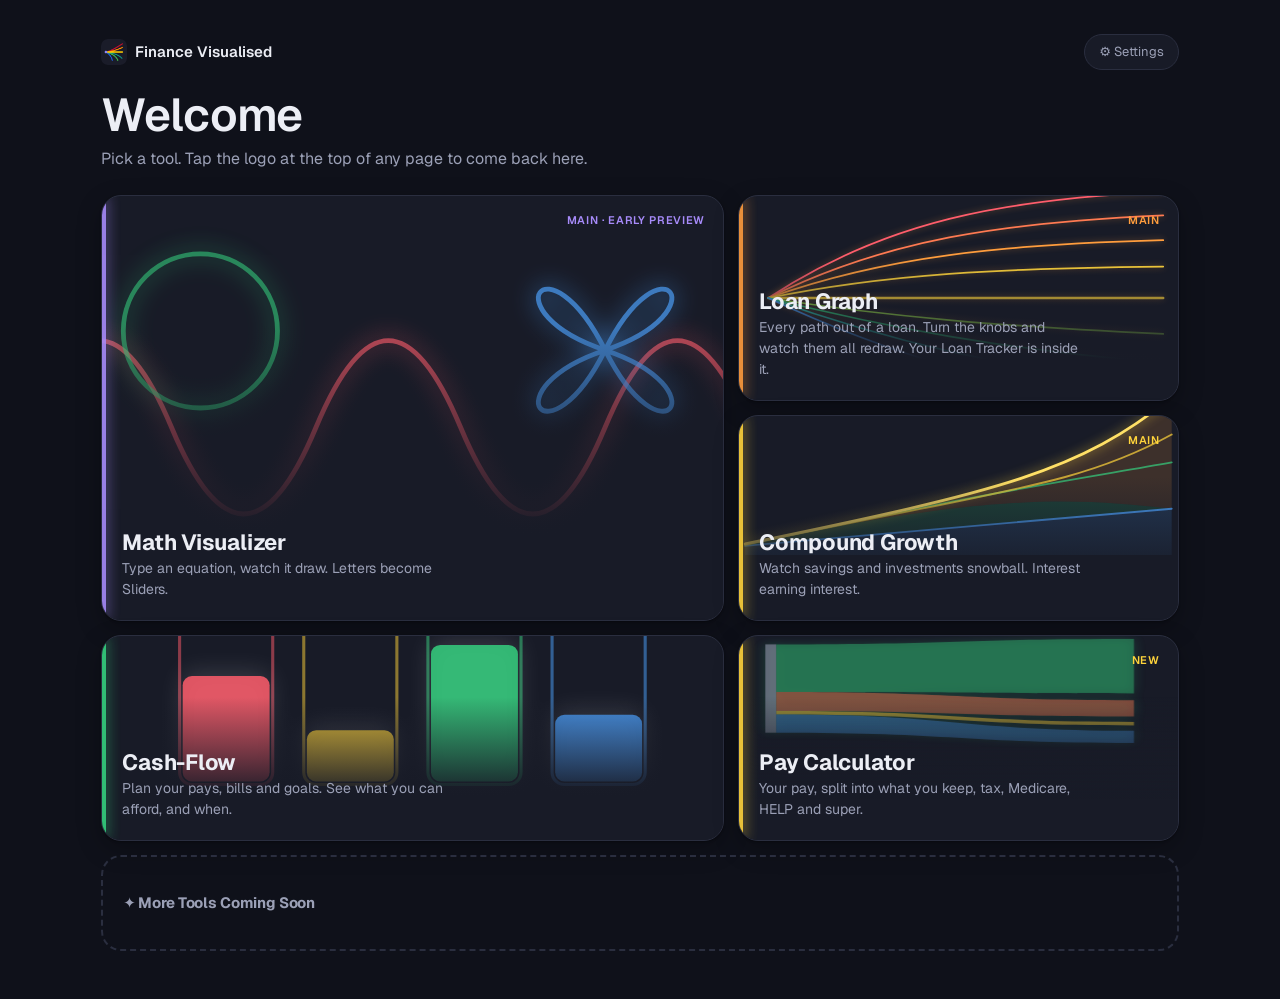
==== commit 3b5cfdb8: "Merge base (Math Visualizer); make Math Visualizer the big Main tile The user's 'universal math visu" ====
--- a/index.html
+++ b/index.html
@@ -68,7 +68,8 @@
 .s-hero{grid-column:span 7;grid-row:span 4}
 .s-main{grid-column:span 5;grid-row:span 2}
 .s-pay{grid-column:span 7;grid-row:span 2}
-.soon{grid-column:span 5;grid-row:span 1;box-shadow:none;background:transparent;border:2px dashed var(--line);justify-content:center;color:var(--mute)}
+.s-side{grid-column:span 5;grid-row:span 2}
+.soon{grid-column:span 12;grid-row:span 1;box-shadow:none;background:transparent;border:2px dashed var(--line);justify-content:center;color:var(--mute)}
 .soon::before,.soon::after{display:none}
 .soon b{font-size:15px;color:var(--mute)}
 @media(max-width:760px){
@@ -77,7 +78,7 @@
  .tile b{font-size:19px}.tile .d{font-size:13px}
  .s-hero{grid-column:span 2;grid-row:span 4}
  .s-main{grid-column:span 1;grid-row:span 2}
- .s-pay{grid-column:span 2;grid-row:span 2}
+ .s-pay,.s-side{grid-column:span 2;grid-row:span 2}
  .soon{grid-column:span 2;grid-row:span 1}
  .s-main::after{background:linear-gradient(to top,var(--fade) 42%,transparent 80%)}
 }
@@ -96,15 +97,13 @@
   <p class="sub">Pick a tool. Tap the logo at the top of any page to come back here.</p>
 
   <nav class="tiles" aria-label="Tools">
-    <a class="tile s-hero" href="cashflow.html" style="--c:#35d07f">
-      <svg class="art" viewBox="0 0 400 420" preserveAspectRatio="xMidYMid slice" aria-hidden="true" fill="none">
-        <defs><linearGradient id="hp" x1="0" x2="1"><stop offset="0" stop-color="#ff5d6c"/><stop offset=".35" stop-color="#ffd43b"/><stop offset=".7" stop-color="#35d07f"/><stop offset="1" stop-color="#4da3ff"/></linearGradient></defs>
-        <rect x="30" y="40" width="340" height="10" rx="5" fill="url(#hp)" opacity=".9" style="filter:drop-shadow(0 0 8px rgba(167,139,250,.6))"/>
-        <g stroke-width="5" stroke-linecap="round" opacity=".8"><path d="M80 50V90" stroke="#ff5d6c"/><path d="M160 50V120" stroke="#ffd43b"/><path d="M240 50V80" stroke="#35d07f"/><path d="M320 50V110" stroke="#4da3ff"/></g>
-        <g stroke-width="2"><rect x="50" y="90" width="60" height="150" rx="8" stroke="#ff5d6c" opacity=".5"/><rect x="130" y="120" width="60" height="120" rx="8" stroke="#ffd43b" opacity=".5"/><rect x="210" y="80" width="60" height="160" rx="8" stroke="#35d07f" opacity=".5"/><rect x="290" y="110" width="60" height="130" rx="8" stroke="#4da3ff" opacity=".5"/></g>
-        <g style="filter:drop-shadow(0 -2px 8px rgba(255,255,255,.18))"><rect x="52" y="170" width="56" height="68" rx="6" fill="#ff5d6c" opacity=".85"/><rect x="132" y="205" width="56" height="33" rx="6" fill="#ffd43b" opacity=".85"/><rect x="212" y="150" width="56" height="88" rx="6" fill="#35d07f" opacity=".85"/><rect x="292" y="195" width="56" height="43" rx="6" fill="#4da3ff" opacity=".85"/></g>
+    <a class="tile s-hero" href="math.html" style="--c:#a78bfa">
+      <svg class="art" viewBox="0 0 400 220" preserveAspectRatio="xMidYMid slice" aria-hidden="true" fill="none" stroke-width="2.5" stroke-linecap="round">
+        <path d="M0 120 C25 60 50 60 75 120 S125 180 150 120 S200 60 225 120 S275 180 300 120 S350 60 375 120 S400 150 400 140" stroke="#ff5d6c" opacity=".7" style="filter:drop-shadow(0 0 6px #ff5d6c)"/>
+        <g transform="translate(300 80)" stroke="#4da3ff" opacity=".7" style="filter:drop-shadow(0 0 6px #4da3ff)"><path d="M0 0 C30 -60 60 -20 0 0 C-30 -60 -60 -20 0 0 C30 60 60 20 0 0 C-30 60 -60 20 0 0"/></g>
+        <circle cx="90" cy="70" r="40" stroke="#35d07f" opacity=".6" style="filter:drop-shadow(0 0 6px #35d07f)"/>
       </svg>
-      <em>Main</em><b>Cash-Flow</b><span class="d">Plan your pays, bills and goals. See what you can afford, and when.</span>
+      <em>Main · Early Preview</em><b>Math Visualizer</b><span class="d">Type an equation, watch it draw. Letters become Sliders.</span>
     </a>
     <a class="tile s-main" href="graph.html" style="--c:#ff9d3d">
       <svg class="art" viewBox="0 0 600 330" preserveAspectRatio="xMidYMid slice" aria-hidden="true" fill="none" stroke-width="2.4" stroke-linecap="round">
@@ -115,7 +114,7 @@
           <path d="M40 165 C200 240 360 290 580 318" stroke="#4da3ff"/>
         </g>
       </svg>
-      <b>Loan Graph</b><span class="d">Every path out of a loan. Turn the knobs and watch them all redraw. Your Loan Tracker is inside it.</span>
+      <em>Main</em><b>Loan Graph</b><span class="d">Every path out of a loan. Turn the knobs and watch them all redraw. Your Loan Tracker is inside it.</span>
     </a>
     <a class="tile s-main" href="compound.html" style="--c:#ffd43b">
       <svg class="art" viewBox="0 0 500 220" preserveAspectRatio="xMidYMid slice" aria-hidden="true" fill="none"><g transform="translate(0,-50)">
@@ -127,7 +126,17 @@
       </svg>
       <em>Main</em><b>Compound Growth</b><span class="d">Watch savings and investments snowball. Interest earning interest.</span>
     </a>
-    <a class="tile s-pay" href="pay.html" style="--c:#ffd43b">
+    <a class="tile s-pay" href="cashflow.html" style="--c:#35d07f">
+      <svg class="art" viewBox="0 0 400 420" preserveAspectRatio="xMidYMid slice" aria-hidden="true" fill="none">
+        <defs><linearGradient id="hp" x1="0" x2="1"><stop offset="0" stop-color="#ff5d6c"/><stop offset=".35" stop-color="#ffd43b"/><stop offset=".7" stop-color="#35d07f"/><stop offset="1" stop-color="#4da3ff"/></linearGradient></defs>
+        <rect x="30" y="40" width="340" height="10" rx="5" fill="url(#hp)" opacity=".9" style="filter:drop-shadow(0 0 8px rgba(167,139,250,.6))"/>
+        <g stroke-width="5" stroke-linecap="round" opacity=".8"><path d="M80 50V90" stroke="#ff5d6c"/><path d="M160 50V120" stroke="#ffd43b"/><path d="M240 50V80" stroke="#35d07f"/><path d="M320 50V110" stroke="#4da3ff"/></g>
+        <g stroke-width="2"><rect x="50" y="90" width="60" height="150" rx="8" stroke="#ff5d6c" opacity=".5"/><rect x="130" y="120" width="60" height="120" rx="8" stroke="#ffd43b" opacity=".5"/><rect x="210" y="80" width="60" height="160" rx="8" stroke="#35d07f" opacity=".5"/><rect x="290" y="110" width="60" height="130" rx="8" stroke="#4da3ff" opacity=".5"/></g>
+        <g style="filter:drop-shadow(0 -2px 8px rgba(255,255,255,.18))"><rect x="52" y="170" width="56" height="68" rx="6" fill="#ff5d6c" opacity=".85"/><rect x="132" y="205" width="56" height="33" rx="6" fill="#ffd43b" opacity=".85"/><rect x="212" y="150" width="56" height="88" rx="6" fill="#35d07f" opacity=".85"/><rect x="292" y="195" width="56" height="43" rx="6" fill="#4da3ff" opacity=".85"/></g>
+      </svg>
+      <b>Cash-Flow</b><span class="d">Plan your pays, bills and goals. See what you can afford, and when.</span>
+    </a>
+    <a class="tile s-side" href="pay.html" style="--c:#ffd43b">
       <svg class="art" viewBox="0 0 400 220" preserveAspectRatio="xMidYMid slice" aria-hidden="true">
         <g transform="translate(0 6) scale(1 .62)" opacity=".75" style="filter:drop-shadow(0 0 6px rgba(53,208,127,.45))"><path d="M24 30h10v130H24z" fill="#a2a7bd" opacity=".7"/>
         <path d="M34 30C200 30 200 22 360 22v80C200 102 200 100 34 100z" fill="#35d07f" opacity=".55"/><path d="M34 100C200 100 200 112 360 112v24C200 136 200 128 34 128z" fill="#ff7a52" opacity=".6"/>
